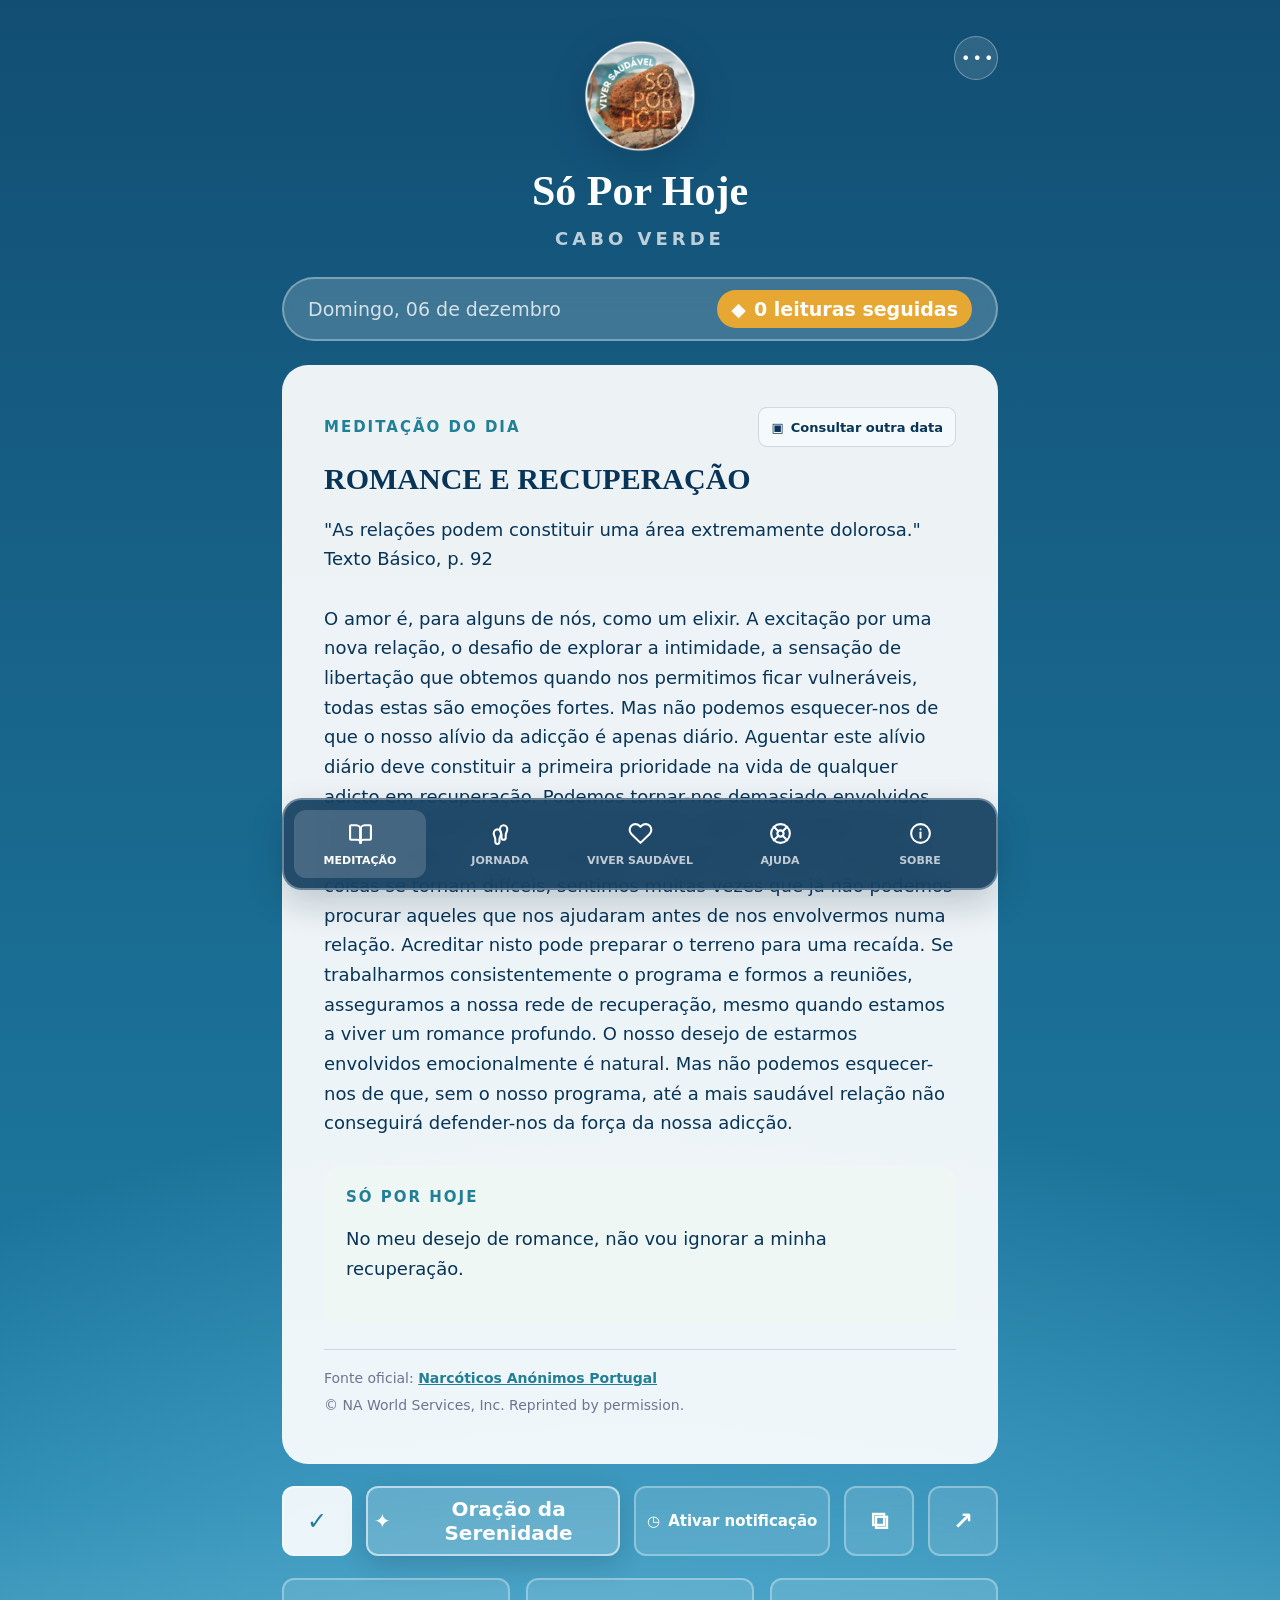
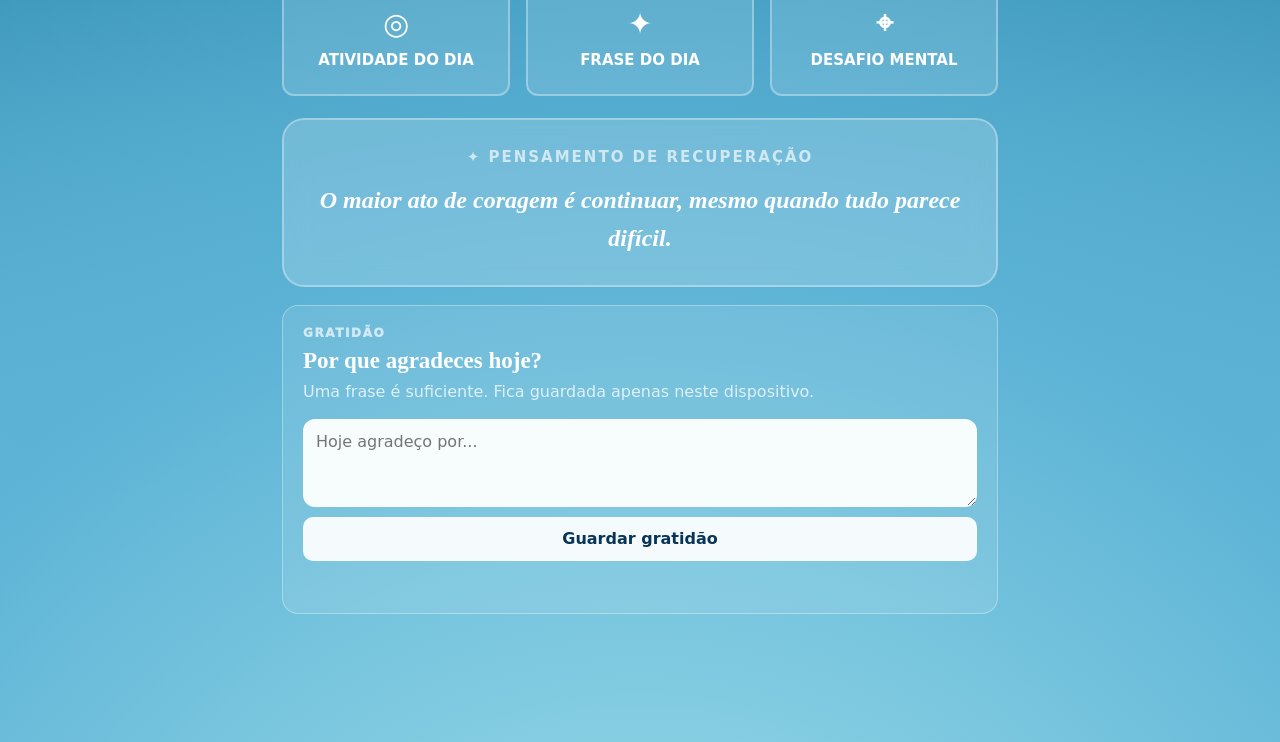
==== public/index.html @ 31bf9e7f "Preserve help fallback during outages" ====
<!doctype html>
<html lang="pt-CV">
  <head>
    <meta charset="utf-8" />
    <meta name="viewport" content="width=device-width, initial-scale=1" />
    <meta name="theme-color" content="#073457" />
    <meta name="description" content="Meditação, jornada pessoal, apoio e conteúdos para viver um dia de cada vez." />
    <title>Só Por Hoje Cabo Verde</title>
    <link rel="icon" type="image/png" href="favicon-32.png" />
    <link rel="apple-touch-icon" href="apple-touch-icon.png" />
    <link rel="manifest" href="manifest.webmanifest" />
    <link rel="stylesheet" href="styles.css" />
  </head>
  <body>
    <main class="app-shell" id="app-content" tabindex="-1">
      <a class="skip-link" href="#app-content">Ir para o conteúdo principal</a>
      <p class="sr-only" id="view-announcement" role="status" aria-live="polite"></p>
      <header class="brand">
        <button class="more-button" id="more-button" type="button" aria-label="Abrir menu Mais">
          <span aria-hidden="true">•••</span>
        </button>
        <img class="brand-logo" src="icon-512.png" alt="Só Por Hoje Cabo Verde" />
        <h1>Só Por Hoje</h1>
        <p>Cabo Verde</p>
      </header>

      <section class="date-strip" aria-label="Resumo do dia">
        <span id="current-date">A carregar data...</span>
        <span class="streak-pill"><span aria-hidden="true">◆</span><strong id="streak-count">0 leituras seguidas</strong></span>
      </section>

      <nav class="bottom-nav" aria-label="Navegação principal">
        <button class="active" type="button" data-view="meditation" aria-current="page">
          <span class="nav-icon" aria-hidden="true">
            <svg viewBox="0 0 24 24">
              <path d="M12 7v14" />
              <path d="M3 18a1 1 0 0 1-1-1V5a1 1 0 0 1 1-1h5a4 4 0 0 1 4 4v13a3 3 0 0 0-3-3H3Z" />
              <path d="M21 18a1 1 0 0 0 1-1V5a1 1 0 0 0-1-1h-5a4 4 0 0 0-4 4v13a3 3 0 0 1 3-3h6Z" />
            </svg>
          </span>
          Meditação
        </button>
        <button type="button" data-view="journey">
          <span class="nav-icon" aria-hidden="true">
            <svg viewBox="0 0 24 24">
              <path d="M7 20v-2.4c0-2.1-1.5-3.5-1.5-5.6S7 8 9 8s3.5 1.7 3.5 4-1.5 3.5-1.5 5.6V20a2 2 0 0 1-4 0Z" />
              <path d="M17 16v-2.4c0-2.1 1.5-3.5 1.5-5.6S17 4 15 4s-3.5 1.7-3.5 4 1.5 3.5 1.5 5.6V16a2 2 0 0 0 4 0Z" />
            </svg>
          </span>
          Jornada
        </button>
        <button type="button" data-view="wellness">
          <span class="nav-icon" aria-hidden="true">
            <svg viewBox="0 0 24 24">
              <path d="M20.8 4.6a5.5 5.5 0 0 0-7.8 0L12 5.6l-1-1a5.5 5.5 0 0 0-7.8 7.8l1 1L12 21l7.8-7.6 1-1a5.5 5.5 0 0 0 0-7.8Z" />
            </svg>
          </span>
          Viver Saudável
        </button>
        <button type="button" data-view="help">
          <span class="nav-icon" aria-hidden="true">
            <svg viewBox="0 0 24 24">
              <circle cx="12" cy="12" r="9" />
              <circle cx="12" cy="12" r="3" />
              <path d="m5.6 5.6 4.3 4.3M14.1 14.1l4.3 4.3M18.4 5.6l-4.3 4.3M9.9 14.1l-4.3 4.3" />
            </svg>
          </span>
          Ajuda
        </button>
        <button type="button" data-view="about">
          <span class="nav-icon" aria-hidden="true">
            <svg viewBox="0 0 24 24">
              <circle cx="12" cy="12" r="9" />
              <path d="M12 11v5" />
              <path d="M12 8h.01" />
            </svg>
          </span>
          Sobre
        </button>
      </nav>

      <article class="meditation-card view-section" id="meditation-card" data-section="meditation" aria-live="polite">
        <div class="loading-state" id="loading-state" role="status" aria-live="polite">
          <div class="wave" aria-hidden="true">∿</div>
          <h2>A carregar meditação</h2>
          <p>A ligar à base de dados local...</p>
        </div>

        <div class="error-state" id="error-state" role="alert" hidden>
          <div class="wave" aria-hidden="true">∿</div>
          <h2>Não foi possível carregar</h2>
          <p id="error-message">A API local não respondeu.</p>
          <button class="ghost-button" id="retry-button" type="button">Tentar novamente</button>
        </div>

        <div class="meditation-content" id="meditation-content" hidden>
          <div class="meditation-heading">
            <span class="section-label">Meditação do Dia</span>
            <button class="calendar-action" id="browse-meditations" type="button">
              <span aria-hidden="true">▣</span>
              Consultar outra data
            </button>
          </div>
          <h2 id="meditation-title"></h2>
          <p class="body-text" id="meditation-body"></p>
          <div class="reflection-box">
            <span>Só por hoje</span>
            <p id="meditation-reflection"></p>
          </div>
          <footer class="source-note">
            <p>
              Fonte oficial:
              <a href="https://na-pt.erlog.pt/sph.php" target="_blank" rel="noreferrer">Narcóticos Anónimos Portugal</a>
            </p>
            <p>© NA World Services, Inc. Reprinted by permission.</p>
          </footer>
        </div>
      </article>

      <section class="status-card view-section" id="status-card" data-section="meditation" role="status" aria-live="polite" hidden>
        <div class="status-icon" id="status-icon">✓</div>
        <div>
          <strong id="status-title">Meditação lida!</strong>
          <p id="status-copy">Um dia de cada vez.</p>
        </div>
      </section>

      <section class="action-row view-section" data-section="meditation" aria-label="Ações principais">
        <button class="icon-action read-action" id="complete-button" type="button" aria-label="Marcar meditação como lida" aria-pressed="false">
          <span id="complete-label" aria-hidden="true">✓</span>
        </button>
        <button class="primary-action prayer-action" id="prayer-button" type="button" aria-label="Abrir Oração da Serenidade">
          <span aria-hidden="true">✦</span>
          <span>Oração da Serenidade</span>
        </button>
        <button class="notify-action" id="reminder-button" type="button" aria-label="Ativar notificação">
          <span aria-hidden="true">◷</span>
          <span>Ativar notificação</span>
        </button>
        <button class="icon-action share-action" id="share-button" type="button" aria-label="Copiar meditação no formato do grupo">
          <span aria-hidden="true">⧉</span>
        </button>
        <button class="icon-action story-action" id="story-button" type="button" aria-label="Partilhar imagem da meditação para status ou stories">
          <span aria-hidden="true">↗</span>
        </button>
      </section>

      <section class="quick-tools view-section" data-section="meditation" aria-label="Ferramentas do dia">
        <button class="tool-tile" data-tool="activity" type="button">
          <span aria-hidden="true">◎</span>
          <strong>Atividade do dia</strong>
        </button>
        <button class="tool-tile" data-tool="phrase" type="button">
          <span aria-hidden="true">✦</span>
          <strong>Frase do dia</strong>
        </button>
        <button class="tool-tile" data-tool="challenge" type="button">
          <span aria-hidden="true">⌖</span>
          <strong>Desafio mental</strong>
        </button>
      </section>

      <section class="thought-card view-section" id="tool-output" data-section="meditation" aria-live="polite">
        <span id="tool-label">✦ Pensamento de recuperação</span>
        <p id="tool-text">O maior ato de coragem é continuar, mesmo quando tudo parece difícil.</p>
      </section>

      <section class="gratitude-card view-section" data-section="meditation" aria-labelledby="gratitude-title">
        <div>
          <span class="mini-label">Gratidão</span>
          <h2 id="gratitude-title">Por que agradeces hoje?</h2>
          <p id="gratitude-privacy-note">Uma frase é suficiente. Fica guardada apenas neste dispositivo.</p>
        </div>
        <form id="gratitude-form">
          <label class="sr-only" for="gratitude-input">Gratidão de hoje</label>
          <textarea id="gratitude-input" rows="3" maxlength="240" placeholder="Hoje agradeço por..."></textarea>
          <button type="submit">Guardar gratidão</button>
        </form>
        <p class="saved-note" id="gratitude-status" role="status"></p>
      </section>

      <section class="progress-panel view-section" id="progress-panel" data-section="journey" hidden>
        <header class="view-header">
          <span>Jornada</span>
          <h2>Dias limpos, presença e apoio</h2>
          <p id="journey-privacy-intro">Um espaço pessoal para acompanhar a recuperação diária, sem julgamento. Os dados ficam guardados apenas neste navegador.</p>
        </header>

        <div class="sobriety-card">
          <div>
            <span class="mini-label">Data de sobriedade</span>
            <strong id="clean-days">Ainda não definida</strong>
            <p id="clean-days-copy">Define a tua data para contar os dias limpos.</p>
          </div>
          <label class="date-field">
            <span>Limpo/sóbrio desde</span>
            <input id="sobriety-date" type="date" />
          </label>
        </div>

        <div class="metric-grid">
          <div>
            <span class="metric" id="clean-days-metric">0</span>
            <small>dias limpos</small>
          </div>
          <div>
            <span class="metric" id="best-streak">0</span>
            <small>sequência de leituras</small>
          </div>
          <div>
            <span class="metric" id="month-count">0</span>
            <small>leituras este mês</small>
          </div>
        </div>

        <div class="checkin-card">
          <span class="mini-label">Como estás hoje?</span>
          <div class="checkin-actions" role="group" aria-label="Check-in diário">
            <button type="button" data-checkin="firme" aria-pressed="false">Firme</button>
            <button type="button" data-checkin="ansioso" aria-pressed="false">Preciso de serenidade</button>
            <button type="button" data-checkin="risco" aria-pressed="false">Estou em risco</button>
            <button type="button" data-checkin="consumo" aria-pressed="false">Voltei a consumir</button>
          </div>
          <p id="checkin-guidance" role="status" aria-live="polite">Escolhe um estado para receber uma sugestão prática para hoje.</p>
        </div>

        <div class="reward-list" id="reward-list" aria-label="Marcos da jornada">
          <div data-reward="1" data-reward-source="either"><strong>Só por hoje</strong><span>Marca a primeira meditação lida.</span></div>
          <div data-reward="7" data-reward-source="either"><strong>7 dias de presença</strong><span>Uma semana a regressar à jornada.</span></div>
          <div data-reward="30" data-reward-source="clean"><strong>30 dias limpos</strong><span>Um mês construído um dia de cada vez.</span></div>
          <div data-reward="90" data-reward-source="clean"><strong>90 dias limpos</strong><span>Consistência, apoio e rotina saudável.</span></div>
          <div data-reward="180" data-reward-source="clean"><strong>6 meses</strong><span>Reconhece o caminho e continua acompanhado.</span></div>
          <div data-reward="365" data-reward-source="clean"><strong>1 ano</strong><span>Um marco para celebrar com a tua rede de apoio.</span></div>
        </div>

        <section class="support-plan" aria-labelledby="support-plan-title">
          <span class="mini-label">Plano pessoal</span>
          <h3 id="support-plan-title">O que me mantém ligado à recuperação</h3>
          <p>Usa nomes ou referências que reconheças. Evita guardar telefone, morada ou informação clínica.</p>
          <form id="support-plan-form">
            <label for="safe-person">Pessoa segura</label>
            <input id="safe-person" type="text" maxlength="60" placeholder="Nome ou apelido" />
            <label for="next-meeting">Próxima reunião ou atividade</label>
            <input id="next-meeting" type="text" maxlength="100" placeholder="Ex.: terça, 18h" />
            <label for="recovery-reason">A minha razão para continuar</label>
            <textarea id="recovery-reason" rows="3" maxlength="240" placeholder="Uma frase pessoal"></textarea>
            <button type="submit">Guardar plano</button>
          </form>
          <p class="saved-note" id="support-plan-status" role="status"></p>
        </section>

        <section class="journey-history" aria-labelledby="journey-history-title">
          <div class="section-heading-row">
            <div>
              <span class="mini-label">Histórico</span>
              <h3 id="journey-history-title">Os últimos dias</h3>
            </div>
            <button id="export-data" type="button">Exportar dados</button>
          </div>
          <div class="history-list" id="history-list"></div>
        </section>

        <section class="journey-settings" aria-labelledby="journey-settings-title">
          <span class="mini-label">Definições da jornada</span>
          <h3 id="journey-settings-title">Preferências neste dispositivo</h3>
          <label class="setting-row" for="reminder-time">
            <span><strong>Hora do lembrete</strong><small>Usa a hora deste dispositivo. O lembrete local funciona enquanto a aplicação estiver aberta.</small></span>
            <input id="reminder-time" type="time" value="07:00" />
          </label>
          <p class="setting-status" id="reminder-status" role="status"></p>
          <label class="setting-row" for="show-clean-days">
            <span><strong>Mostrar dias limpos</strong><small>Podes ocultar o contador sem apagar a data.</small></span>
            <input id="show-clean-days" type="checkbox" checked />
          </label>
        </section>

        <p class="care-note">Esta plataforma não substitui técnicos de saúde, sponsor, terapeuta ou reunião. Se estiveres em perigo, procura ajuda presencial ou contacto de emergência.</p>
      </section>

      <section class="platform-panel view-section" data-section="wellness" hidden>
        <div class="expo-hero">
          <img src="expo/hero.jpg" alt="Capa da exposição Só Por Hoje" loading="lazy" decoding="async" />
          <div class="expo-hero-copy">
            <span>Exposição fotográfica</span>
            <h2>Só Por Hoje</h2>
            <p>Uma jornada de recuperação em 12 obras.</p>
          </div>
        </div>
        <header class="view-header expo-intro">
          <span>Viver Saudável</span>
          <h2>Conteúdos para cuidar da vida</h2>
          <p>Conversas, arte e experiências que ligam recuperação, bem-estar, expressão e comunidade.</p>
        </header>
        <a class="expo-page-link" href="/expo">Ver exposição completa</a>

        <section class="story-feature" aria-labelledby="story-feature-title">
          <img src="expo/sandro-profile.png" alt="Sandro Fonseca" loading="lazy" />
          <div>
            <span class="mini-label">História em destaque</span>
            <h3 id="story-feature-title">Uma experiência transformada em serviço</h3>
            <p>Da experiência de recuperação de Sandro Fonseca nasceram imagens, conversas e ferramentas para ajudar outras pessoas a viver um dia de cada vez.</p>
            <a href="/expo#autor">Conhecer o autor e a exposição</a>
          </div>
        </section>

        <section class="media-block">
          <h3>Podcast · Só Por Hoje Cabo Verde</h3>
          <iframe
            src="https://www.youtube-nocookie.com/embed/videoseries?list=PL0OE86edjnSn8OtYM5ypta80L_dye1p58"
            title="Playlist do podcast Só Por Hoje Cabo Verde"
            loading="lazy"
            referrerpolicy="no-referrer"
            allow="accelerometer; autoplay; clipboard-write; encrypted-media; gyroscope; picture-in-picture; web-share"
            allowfullscreen
          ></iframe>
        </section>
        <div class="social-links" aria-label="Canais digitais">
          <a href="https://www.youtube.com/playlist?list=PL0OE86edjnSn8OtYM5ypta80L_dye1p58" target="_blank" rel="noreferrer">Podcast</a>
          <a href="https://youtube.com/@soporhojecaboverde?sub_confirmation=1" target="_blank" rel="noreferrer">YouTube</a>
          <a href="https://www.facebook.com/230886890116895" target="_blank" rel="noreferrer">Facebook</a>
          <a href="https://www.instagram.com/soporhojecaboverde/" target="_blank" rel="noreferrer">Instagram</a>
        </div>
        <section class="editorial-feed" id="editorial-feed" aria-labelledby="editorial-feed-title" hidden>
          <div class="section-heading-row">
            <div>
              <span class="mini-label">Atualizações</span>
              <h3 id="editorial-feed-title">Novos conteúdos e encontros</h3>
            </div>
          </div>
          <div class="editorial-grid" id="editorial-list"></div>
        </section>
        <section class="wellness-resources" aria-labelledby="wellness-resources-title">
          <div class="section-heading-row">
            <div>
              <span class="mini-label">Informação e prática</span>
              <h3 id="wellness-resources-title">Recursos para hoje</h3>
            </div>
          </div>
          <div class="resource-grid">
            <article>
              <span aria-hidden="true">○</span>
              <h4>Pausa de presença</h4>
              <p>Pára por um minuto, respira devagar e escolhe apenas a próxima ação segura.</p>
            </article>
            <article>
              <span aria-hidden="true">↗</span>
              <h4>Quebrar o isolamento</h4>
              <p>Contacta uma pessoa de confiança antes que um pensamento difícil se transforme numa decisão.</p>
            </article>
            <article>
              <span aria-hidden="true">◇</span>
              <h4>Expressão e arte</h4>
              <p>Escreve, fotografa ou desenha o que este dia significa sem precisares de explicar tudo.</p>
            </article>
            <article>
              <span aria-hidden="true">◌</span>
              <h4>Rotina básica</h4>
              <p>Água, alimentação, descanso, movimento e contacto humano ajudam a proteger o dia.</p>
            </article>
          </div>
        </section>

        <section class="education-list" aria-labelledby="education-title">
          <span class="mini-label">Conteúdos educativos</span>
          <h3 id="education-title">Compreender para agir mais cedo</h3>
          <details>
            <summary>Quando aparece um impulso forte</summary>
            <p>Afasta-te do lugar de risco, adia decisões importantes e procura contacto humano. Pedir companhia cedo pode criar espaço entre o impulso e a ação.</p>
          </details>
          <details>
            <summary>Depois de voltar a consumir</summary>
            <p>Um consumo não precisa transformar-se em isolamento prolongado. Fala com alguém seguro, procura acompanhamento e concentra-te na próxima decisão de proteção.</p>
          </details>
          <details>
            <summary>Porque a rotina básica importa</summary>
            <p>Alimentação, água, descanso, movimento e ligação à comunidade não resolvem tudo, mas ajudam a criar condições para escolher com mais clareza.</p>
          </details>
          <p class="education-source">Informação geral de apoio, alinhada com a abordagem de tratamento e reinserção da CCAD. Não substitui avaliação profissional.</p>
        </section>
        <section class="media-block">
          <h3>Documentário · Investir na prevenção</h3>
          <iframe
            src="https://www.youtube-nocookie.com/embed/Ba1wMazi4Tg"
            title="A evidência é clara: investir na prevenção"
            loading="lazy"
            referrerpolicy="no-referrer"
            allow="accelerometer; autoplay; clipboard-write; encrypted-media; gyroscope; picture-in-picture; web-share"
            allowfullscreen
          ></iframe>
        </section>
        <div class="expo-grid" aria-label="12 obras da exposição">
          <figure>
            <img src="expo/amar.jpg" alt="Obra Amar" loading="lazy" />
            <figcaption>Amar</figcaption>
          </figure>
          <figure>
            <img src="expo/koragi.jpg" alt="Obra Koragi" loading="lazy" />
            <figcaption>Koragi</figcaption>
          </figure>
          <figure>
            <img src="expo/kosequensia.jpg" alt="Obra Kosequensia" loading="lazy" />
            <figcaption>Kosequensia</figcaption>
          </figure>
          <figure>
            <img src="expo/naluajpg.jpg" alt="Obra Na Lua" loading="lazy" />
            <figcaption>Na Lua</figcaption>
          </figure>
          <figure>
            <img src="expo/fogovialactea.jpg" alt="Obra Fogo Via Lactea" loading="lazy" />
            <figcaption>Fogo Via Lactea</figcaption>
          </figure>
          <figure>
            <img src="expo/onlygoodvibes.jpg" alt="Obra Only Good Vibes" loading="lazy" />
            <figcaption>Only Good Vibes</figcaption>
          </figure>
          <figure>
            <img src="expo/lola.jpg" alt="Obra Lola" loading="lazy" />
            <figcaption>Lola</figcaption>
          </figure>
          <figure>
            <img src="expo/resistencia.jpg" alt="Obra Resistencia" loading="lazy" />
            <figcaption>Resistencia</figcaption>
          </figure>
          <figure>
            <img src="expo/serenidade.jpg" alt="Obra Serenidade" loading="lazy" />
            <figcaption>Serenidade</figcaption>
          </figure>
          <figure>
            <img src="expo/soporhoje.jpg" alt="Obra Só Por Hoje" loading="lazy" />
            <figcaption>Só Por Hoje</figcaption>
          </figure>
          <figure>
            <img src="expo/pontdluz.jpg" alt="Obra Pont d'Luz" loading="lazy" />
            <figcaption>Pont d'Luz</figcaption>
          </figure>
          <figure>
            <img src="expo/unsaltodefe.jpg" alt="Obra Um Salto de Fé" loading="lazy" />
            <figcaption>Um Salto de Fé</figcaption>
          </figure>
        </div>
      </section>

      <section class="platform-panel view-section" data-section="help" hidden>
        <header class="view-header">
          <span>Ajuda</span>
          <h2>Encontra apoio agora</h2>
          <p>Se precisares de ajuda, não fiques sozinho. Contacta uma pessoa segura, um serviço de saúde ou uma resposta próxima.</p>
        </header>

        <section class="support-now" aria-labelledby="support-now-title">
          <div>
            <span>Preciso de apoio</span>
            <h3 id="support-now-title">Um pedido de ajuda pode ser o próximo passo seguro.</h3>
          </div>
          <button id="sos-button" type="button">Abrir opções de apoio</button>
        </section>

        <p class="directory-status" id="help-directory-status" role="status" aria-live="polite"></p>

        <section class="anonymous-room" aria-labelledby="anonymous-title">
          <header>
            <span id="anonymous-name">Guerreiro000</span>
            <h3 id="anonymous-title">Sala anónima</h3>
            <p id="anonymous-description">Nesta fase, as partilhas ficam guardadas apenas neste dispositivo. Não são enviadas nem vistas por outras pessoas, e podes eliminá-las individualmente.</p>
          </header>
          <form id="anonymous-form">
            <label for="anonymous-message">Escreve o que precisas de partilhar</label>
            <textarea id="anonymous-message" rows="3" maxlength="280" placeholder="Evita nomes, contactos e outros dados pessoais."></textarea>
            <button id="anonymous-submit" type="submit">Guardar partilha</button>
          </form>
          <p class="anonymous-status" id="anonymous-status" role="status" aria-live="polite"></p>
          <div class="anonymous-feed" id="anonymous-feed" aria-live="polite"></div>
        </section>

        <section class="community-block">
          <h3>Reuniões e grupos indicados <span>confirmar antes de ir</span></h3>
          <div class="info-list" id="verified-meeting-list">
            <article>
              <div class="resource-heading">
                <strong>Centro Saúde de Tira Chapéu</strong>
                <span class="resource-status pending">Informação comunitária</span>
              </div>
              <p>Praia · grupos presenciais indicados pela comunidade.</p>
              <ul class="schedule-list">
                <li>Segunda · 11h · grupo família (confirmar)</li>
                <li>Terça · acompanhamento confirmado; 9h30 indicado pela comunidade</li>
                <li>Quinta · acompanhamento confirmado; 9h30 indicado pela comunidade</li>
              </ul>
              <div class="help-actions">
                <a href="tel:+2382620699">Ligar 262 06 99</a>
                <a href="https://www.facebook.com/profile.php?id=100071860967343" target="_blank" rel="noreferrer">Facebook</a>
                <a href="https://www.inforpress.cv/fr/centro-de-saude-de-tira-chapeu-assinala-dia-internacional-contra-o-abuso-de-drogas-com-feira-de-saude" target="_blank" rel="noreferrer">Notícia sobre o acompanhamento</a>
              </div>
            </article>
            <article><strong>Praia</strong><p>Santiago · grupo NA/AA referido pela CCAD. Validar local, horário e contacto.</p></article>
            <article><strong>Ribeira Grande de Santiago</strong><p>Santiago · grupo referido pela CCAD. Validar se continua ativo.</p></article>
            <article><strong>Santa Catarina</strong><p>Santiago · grupo referido pela CCAD. Validar local e dias.</p></article>
            <article><strong>Santa Cruz</strong><p>Santiago · grupo referido pela CCAD. Validar local e dias.</p></article>
            <article><strong>Tarrafal</strong><p>Santiago · grupo referido pela CCAD. Validar local e contacto.</p></article>
            <article><strong>Espargos</strong><p>Sal · grupo referido pela CCAD. Validar horário atual.</p></article>
            <article><strong>Ribeira Bote</strong><p>São Vicente · grupo referido pela CCAD. Validar local, horário e contacto.</p></article>
          </div>
        </section>

        <section class="community-block">
          <h3>Centros e respostas de apoio <span>estado por recurso</span></h3>
          <div class="info-list" id="verified-help-list">
            <article>
              <div class="resource-heading">
                <strong>CCAD</strong>
                <span class="resource-status verified">Fonte oficial</span>
              </div>
              <p>Comissão de Coordenação do Álcool e outras Drogas · Edifício Santo António, Achada Santo António, Praia.</p>
              <p>Telefone: 262 31 29 / 333 72 43 · Email: ccad@ms.gov.cv · Facebook: @ccad.cv</p>
              <div class="help-actions">
                <a href="tel:+2382623129">Ligar 262 31 29</a>
                <a href="mailto:ccad@ms.gov.cv">Enviar email</a>
                <a href="https://www.ccad.cv/" target="_blank" rel="noreferrer">Site oficial</a>
              </div>
            </article>
            <article>
              <div class="resource-heading">
                <strong>Linha SOS Álcool</strong>
                <span class="resource-status verified">Fonte oficial</span>
              </div>
              <p>800 25 27 · serviço nacional, gratuito, anónimo e confidencial de informação, aconselhamento e encaminhamento.</p>
              <div class="help-actions">
                <a class="help-primary" href="tel:8002527">Ligar 800 25 27</a>
              </div>
            </article>
            <article><strong>ERID Achadinha</strong><p>Espaço de Respostas Integradas às Dependências no Centro de Saúde de Achadinha.</p></article>
            <article>
              <div class="resource-heading">
                <strong>Comunidade Terapêutica Granja São Filipe</strong>
                <span class="resource-status pending">Confirmar contactos</span>
              </div>
              <p>Achada São Filipe, Santiago · comunidade terapêutica para tratamento e reinserção social.</p>
              <p>Contactos indicados: +238 264 80 84 / +238 264 80 85 / +238 264 80 87.</p>
              <div class="help-actions">
                <a href="https://www.facebook.com/profile.php?id=100069313025498" target="_blank" rel="noreferrer">Facebook</a>
              </div>
            </article>
            <article>
              <div class="resource-heading">
                <strong>Centro Saúde de Tira Chapéu</strong>
                <span class="resource-status verified">Contacto oficial</span>
              </div>
              <p>Centro de saúde na Praia · telefones publicados pelo Ministério da Saúde: 262 06 99 / 262 01 22.</p>
              <p>A página social indica também +238 595 80 38 e centrosaude21@gmail.com; confirma o atendimento antes da deslocação.</p>
              <div class="help-actions">
                <a href="tel:+2382620699">Ligar 262 06 99</a>
                <a href="tel:+2382620122">Ligar 262 01 22</a>
                <a href="mailto:centrosaude21@gmail.com">Enviar email</a>
                <a href="https://www.facebook.com/profile.php?id=100071860967343" target="_blank" rel="noreferrer">Facebook</a>
              </div>
            </article>
            <article><strong>Tendas do El Shaddai</strong><p>ONG · centro de resgate e restauração para homens, referido pela CCAD.</p></article>
            <article><strong>Remar Cabo Verde</strong><p>ONG · resposta de reabilitação para álcool e outras drogas, referida pela CCAD.</p></article>
            <article><strong>Fazenda da Esperança</strong><p>Centro residencial iniciado em Cabo Verde em 2018, referido pela CCAD.</p></article>
            <article><strong>Serviços de Psiquiatria</strong><p>Internamentos curtos para desabituação física e atendimento ambulatório.</p></article>
          </div>
        </section>

        <div class="source-note community-source" id="help-directory-source">
          <p>A Linha SOS Álcool, os contactos gerais da CCAD e os telefones do Centro de Saúde de Tira Chapéu foram revistos em fontes oficiais em 26 de setembro de 2026. Uma notícia de junho de 2026 confirma acompanhamento às terças e quintas em Tira Chapéu, mas os horários indicados pela comunidade devem ser confirmados diretamente.</p>
          <p><a href="https://www.ccad.cv/site/index.php/tratamento/12-servicos-respostas-de-tratamento-das-dependencias-disponiveis-em-cabo-verde" target="_blank" rel="noreferrer">Ver fonte oficial CCAD</a></p>
          <p><a href="https://minsaude.gov.cv/download/166/outros/5886/hospitais-e-centros-de-saude.pdf" target="_blank" rel="noreferrer">Ver contactos do Ministério da Saúde</a></p>
        </div>
      </section>

      <section class="platform-panel view-section about-panel" data-section="about" hidden>
        <header class="view-header">
          <span>Sobre</span>
          <h2>Um dia de cada vez. Uma vida com mais sentido.</h2>
          <p>Só Por Hoje Cabo Verde é uma plataforma independente que aproxima meditação, desenvolvimento pessoal, arte, informação útil e comunidade.</p>
        </header>

        <div class="about-grid">
          <article>
            <span>Missão</span>
            <h3>Apoiar escolhas conscientes</h3>
            <p>Ajudar pessoas a viverem um dia de cada vez, com mais consciência, apoio e esperança.</p>
          </article>
          <article>
            <span>Visão</span>
            <h3>De Cabo Verde para o mundo</h3>
            <p>Ser uma referência que une recuperação, desenvolvimento pessoal, arte e comunidade.</p>
          </article>
        </div>

        <section class="project-story" aria-labelledby="project-story-title">
          <span class="mini-label">A nossa história</span>
          <h3 id="project-story-title">Da reflexão diária a uma plataforma viva</h3>
          <ol>
            <li><strong>Meditação diária</strong><span>Um ponto de regresso simples para começar o dia com presença.</span></li>
            <li><strong>Arte e conversa</strong><span>A exposição e o podcast abrem espaço para falar de dependência, recuperação e esperança.</span></li>
            <li><strong>Plataforma</strong><span>Jornada pessoal, conteúdos e caminhos de ajuda passam a viver num único lugar.</span></li>
          </ol>
        </section>

        <section class="team-section" aria-labelledby="team-title">
          <div>
            <span class="mini-label">Equipa e colaboração</span>
            <h3 id="team-title">Construído com experiência vivida e responsabilidade</h3>
            <p><strong>Coordenação criativa: Sandro Fonseca.</strong> Conteúdo, apoio comunitário e validação técnica evoluem com colaboradores e instituições identificados apenas depois de confirmarem a participação.</p>
          </div>
          <div class="team-actions">
            <a href="/expo#autor">Conhecer Sandro</a>
            <a href="mailto:sandrofonseca@lentilhas.com?subject=Colaborar%20com%20S%C3%B3%20Por%20Hoje">Propor colaboração</a>
          </div>
        </section>

        <div class="about-links" aria-label="Informações do projeto">
          <button id="install-app" type="button" hidden>Instalar aplicação</button>
          <a href="/expo">Conhecer a exposição</a>
          <a href="/privacidade">Política de privacidade</a>
          <a href="mailto:sandrofonseca@lentilhas.com">Contactar o projeto</a>
          <a href="https://www.instagram.com/soporhojecaboverde/" target="_blank" rel="noreferrer">Instagram</a>
          <a href="https://youtube.com/@soporhojecaboverde?sub_confirmation=1" target="_blank" rel="noreferrer">YouTube</a>
        </div>
        <p class="pwa-status" id="pwa-status" role="status">A plataforma pode funcionar parcialmente offline depois da primeira visita.</p>

        <div class="principles-list">
          <article><strong>Privacidade</strong><p id="privacy-principle-copy">A Jornada e a Sala Anónima ficam apenas neste dispositivo enquanto a conta segura não estiver ativa.</p></article>
          <article><strong>Conteúdo</strong><p>A meditação oficial é distinguida das atividades complementares criadas pela plataforma.</p></article>
          <article><strong>Apoio</strong><p>A plataforma não substitui profissionais de saúde, sponsor, reuniões ou serviços de emergência.</p></article>
        </div>

        <section class="about-details" aria-labelledby="privacy-title">
          <h3 id="privacy-title">Privacidade e segurança</h3>
          <p id="privacy-storage-summary">Neste ambiente, data de sobriedade, leituras, check-ins, gratidões e partilhas ficam no armazenamento do navegador. Não são enviados para uma conta nem partilhados com a equipa.</p>
          <p id="privacy-storage-detail">Ao limpar os dados do navegador ou mudar de dispositivo, estes registos podem desaparecer. Usa a exportação da Jornada para guardar uma cópia pessoal.</p>
        </section>

        <section class="faq-list" aria-labelledby="faq-title">
          <h3 id="faq-title">Perguntas frequentes</h3>
          <details>
            <summary>A plataforma pertence a Narcóticos Anónimos?</summary>
            <p>Não. Só Por Hoje Cabo Verde é uma iniciativa independente. A meditação oficial identifica a fonte e é separada dos conteúdos complementares.</p>
          </details>
          <details>
            <summary>Os meus dados são vistos por outras pessoas?</summary>
            <p id="privacy-faq-answer">Não. Jornada, gratidões e Sala Anónima ficam apenas no dispositivo utilizado neste ambiente.</p>
          </details>
          <details>
            <summary>Posso usar a plataforma numa emergência?</summary>
            <p>A plataforma ajuda a encontrar contactos, mas não presta atendimento de emergência. Procura imediatamente um serviço de saúde ou uma pessoa segura.</p>
          </details>
          <details>
            <summary>Como posso apoiar ou colaborar?</summary>
            <p>Contacta a equipa para propor parcerias, conteúdos, voluntariado ou apoio à continuidade do projeto.</p>
          </details>
        </section>
      </section>
    </main>

    <div class="modal-backdrop" id="prayer-modal" hidden>
      <section class="prayer-modal" role="dialog" aria-modal="true" aria-labelledby="prayer-title">
        <button class="modal-close" id="prayer-close" type="button" aria-label="Fechar oração">×</button>
        <div class="prayer-content">
          <h2 id="prayer-title">✦ Oração da Serenidade ✦</h2>
          <p>Concedei-me, Senhor, a serenidade necessária para aceitar as coisas que não posso modificar, a coragem para modificar aquelas que eu posso, e a sabedoria para distinguir umas das outras.</p>
          <p>Vivendo um dia de cada vez, desfrutando um momento de cada vez, aceitando as dificuldades como um caminho para alcançar a paz.</p>
          <p>Aceitando, como tu, este mundo pecador tal como ele é, e não como eu gostaria que fosse, confiando que endireitarás todas as coisas, se me render à Sua vontade.</p>
          <p>Para que eu possa ser moderadamente feliz nesta vida, e sumamente feliz contigo na eternidade.</p>
          <p>Amém.</p>
          <img src="icon-512.png" alt="Só Por Hoje" />
        </div>
      </section>
    </div>

    <div class="modal-backdrop" id="tool-modal" hidden>
      <section class="tool-modal" role="dialog" aria-modal="true" aria-labelledby="tool-modal-title">
        <button class="modal-close" id="tool-close" type="button" aria-label="Fechar ferramenta">×</button>
        <div class="tool-modal-content">
          <span id="tool-modal-label">Ferramenta do dia</span>
          <h2 id="tool-modal-title">Atividade do dia</h2>
          <p id="tool-modal-text"></p>
        </div>
      </section>
    </div>

    <div class="modal-backdrop" id="archive-modal" hidden>
      <section class="archive-modal" role="dialog" aria-modal="true" aria-labelledby="archive-title">
        <button class="modal-close" id="archive-close" type="button" aria-label="Fechar consulta de meditações">×</button>
        <div class="archive-content">
          <span class="mini-label">Arquivo anual</span>
          <h2 id="archive-title">Consultar meditação</h2>
          <p class="archive-intro">Escolhe uma data para reler. Esta consulta não altera a leitura nem o check-in de hoje.</p>
          <div class="archive-controls">
            <button id="archive-previous" type="button" aria-label="Meditação do dia anterior">‹</button>
            <label for="archive-date">
              <span>Data</span>
              <input id="archive-date" type="date" />
            </label>
            <button id="archive-next" type="button" aria-label="Meditação do dia seguinte">›</button>
            <button class="archive-today" id="archive-today" type="button">Hoje</button>
          </div>
          <p class="archive-feedback" id="archive-feedback" role="status" aria-live="polite"></p>
          <article class="archive-reading" id="archive-reading" hidden>
            <time id="archive-date-label"></time>
            <h3 id="archive-meditation-title"></h3>
            <p id="archive-meditation-body"></p>
            <div>
              <span>Só por hoje</span>
              <p id="archive-meditation-reflection"></p>
            </div>
          </article>
        </div>
      </section>
    </div>

    <div class="modal-backdrop" id="sos-modal" hidden>
      <section class="sos-modal" role="dialog" aria-modal="true" aria-labelledby="sos-title">
        <button class="modal-close" id="sos-close" type="button" aria-label="Fechar opções de apoio">×</button>
        <div class="sos-content">
          <span class="mini-label">Apoio humano</span>
          <h2 id="sos-title">Não precisas passar por isto sozinho.</h2>
          <p>Escolhe a ação mais segura para este momento. A plataforma não presta atendimento de emergência.</p>

          <section class="danger-guidance">
            <strong>Há perigo imediato?</strong>
            <p>Vai à urgência mais próxima e pede a uma pessoa de confiança para ficar contigo. Não fiques sozinho.</p>
          </section>

          <div class="sos-actions">
            <a class="primary" href="tel:8002527">Ligar SOS Álcool · 800 25 27</a>
            <a href="tel:2623129">Ligar CCAD · 262 31 29</a>
            <button id="copy-support-message" type="button">Copiar mensagem para pedir ajuda</button>
          </div>
          <p class="sos-source">Linha SOS Álcool: serviço nacional, gratuito, anónimo e confidencial, segundo a CCAD.</p>
          <p class="more-feedback" id="support-message-status" role="status"></p>
        </div>
      </section>
    </div>

    <div class="modal-backdrop" id="more-modal" hidden>
      <section class="more-modal" role="dialog" aria-modal="true" aria-labelledby="more-title">
        <button class="modal-close" id="more-close" type="button" aria-label="Fechar menu Mais">×</button>
        <div class="more-content">
          <span class="mini-label">Preferências e serviços</span>
          <h2 id="more-title">Mais</h2>

          <section>
            <h3>Conta e dados</h3>
            <p id="account-summary">Estás a usar o modo local e anónimo. Os teus registos ficam apenas neste dispositivo.</p>

            <div class="account-auth" id="account-auth" hidden>
              <form id="account-email-form">
                <label for="account-email">Email</label>
                <div class="inline-form">
                  <input id="account-email" type="email" autocomplete="email" required placeholder="nome@exemplo.cv" />
                  <button type="submit">Enviar código</button>
                </div>
              </form>
              <form id="account-code-form" hidden>
                <label for="account-code">Código recebido por email</label>
                <div class="inline-form">
                  <input id="account-code" type="text" inputmode="numeric" autocomplete="one-time-code" maxlength="8" required placeholder="000000" />
                  <button type="submit">Entrar</button>
                </div>
              </form>
            </div>

            <div class="account-session" id="account-session" hidden>
              <p>Ligado como <strong id="account-identity"></strong></p>
              <p>Escolhe qual cópia usar. Leituras, check-ins, gratidões, dias limpos e plano pessoal podem ser sincronizados. A Sala Anónima e as notificações ficam neste dispositivo.</p>
              <div class="more-actions">
                <button id="sync-local-data" type="button">Usar dados deste dispositivo</button>
                <button id="sync-account-data" type="button">Usar dados da conta</button>
                <button class="quiet-action" id="account-signout" type="button">Terminar sessão</button>
                <button class="danger-action" id="delete-account-data" type="button">Apagar cópia da conta</button>
                <button class="danger-action" id="delete-account" type="button">Eliminar conta</button>
              </div>
            </div>

            <div class="more-actions">
              <button id="export-data-secondary" type="button">Exportar dados</button>
              <label class="file-action" for="import-data">Importar cópia</label>
              <input id="import-data" type="file" accept="application/json,.json" hidden />
              <button class="danger-action" id="delete-local-data" type="button">Apagar dados deste dispositivo</button>
            </div>
            <p class="policy-link"><a href="/privacidade/">Ler política de privacidade</a></p>
            <p class="more-feedback" id="account-status" role="status"></p>
            <p class="more-feedback" id="import-status" role="status"></p>
          </section>

          <section>
            <h3>Aplicação e notificações</h3>
            <p>Instala a plataforma e escolhe a hora preferida na Jornada. O lembrete local funciona com a aplicação aberta; notificações automáticas em segundo plano entram com o serviço push.</p>
            <div class="more-actions">
              <button id="install-app-secondary" type="button">Instalar aplicação</button>
              <button id="notifications-secondary" type="button">Gerir notificações</button>
              <button class="quiet-action" id="pwa-update" type="button" hidden>Atualizar aplicação</button>
              <button class="quiet-action" id="disable-notifications" type="button" hidden>Desativar notificações</button>
            </div>
            <p class="more-feedback" id="pwa-install-status" role="status"></p>
          </section>

          <section class="secondary-services">
            <article>
              <span>Loja</span>
              <h3>Produtos com propósito</h3>
              <p>Calendário, pins, t-shirts e quadros entram quando catálogo, pagamentos e entregas estiverem definidos.</p>
            </article>
            <article>
              <span>Apoiar</span>
              <h3>Parcerias e voluntariado</h3>
              <p>O apoio financeiro será ativado apenas com transparência sobre destino e utilização.</p>
              <a href="mailto:sandrofonseca@lentilhas.com?subject=Apoiar%20S%C3%B3%20Por%20Hoje%20Cabo%20Verde">Falar com a equipa</a>
            </article>
          </section>
        </div>
      </section>
    </div>

    <script type="module" src="app.js"></script>
  </body>
</html>
---- public/styles.css ----
:root {
  --ink: #073457;
  --muted: #6d7592;
  --white: #fff;
  --panel: rgba(255, 255, 255, 0.92);
  --panel-soft: rgba(255, 255, 255, 0.18);
  --line: rgba(255, 255, 255, 0.32);
  --accent: #e7a733;
  --success: #56c3d4;
  --aqua: #68c8d7;
  --aqua-dark: #217f96;
}

* {
  box-sizing: border-box;
}

body {
  margin: 0;
  min-height: 100vh;
  color: var(--white);
  font-family: Inter, ui-sans-serif, system-ui, -apple-system, BlinkMacSystemFont, "Segoe UI", sans-serif;
  background:
    radial-gradient(circle at 50% 115%, rgba(160, 223, 234, 0.95) 0, rgba(90, 178, 214, 0.92) 32%, transparent 58%),
    linear-gradient(180deg, #124e73 0%, #1e7ea5 64%, #8fd2df 100%);
}

.skip-link {
  position: fixed;
  z-index: 100;
  top: 10px;
  left: 10px;
  padding: 10px 14px;
  border-radius: 6px;
  color: var(--white);
  background: var(--ink);
  transform: translateY(calc(-100% - 20px));
}

.skip-link:focus {
  transform: translateY(0);
}

body.modal-open {
  overflow: hidden;
}

button {
  border: 0;
  font: inherit;
  cursor: pointer;
}

:where(a, button, input, textarea, select, summary, [tabindex]):focus-visible {
  outline: 3px solid #ffe08a;
  outline-offset: 3px;
  box-shadow: 0 0 0 6px rgba(7, 52, 87, 0.82);
}

.app-shell {
  width: min(100%, 760px);
  margin: 0 auto;
  padding: 36px 22px 128px;
}

.sr-only {
  position: absolute;
  width: 1px;
  height: 1px;
  padding: 0;
  margin: -1px;
  overflow: hidden;
  clip: rect(0, 0, 0, 0);
  white-space: nowrap;
  border: 0;
}

.brand {
  position: relative;
  text-align: center;
  padding-top: 4px;
}

.more-button {
  position: absolute;
  top: 0;
  right: 0;
  display: grid;
  width: 44px;
  height: 44px;
  place-items: center;
  border: 1px solid var(--line);
  border-radius: 50%;
  color: var(--white);
  background: rgba(255, 255, 255, 0.12);
  font-size: 16px;
  letter-spacing: 2px;
}

.brand-logo {
  display: block;
  width: 112px;
  height: 112px;
  margin: 0 auto 16px;
  border-radius: 50%;
  object-fit: cover;
  filter: drop-shadow(0 10px 18px rgba(5, 34, 54, 0.24));
}

.brand h1 {
  margin: 0;
  font-family: Georgia, "Times New Roman", serif;
  font-size: 42px;
  line-height: 1.1;
  letter-spacing: 0;
}

.brand p {
  margin: 14px 0 28px;
  color: rgba(255, 255, 255, 0.72);
  font-size: 18px;
  font-weight: 700;
  letter-spacing: 4px;
  text-transform: uppercase;
}

.date-strip,
.status-card,
.action-row,
.thought-card,
.bottom-nav,
.progress-panel {
  border: 2px solid var(--line);
  background: var(--panel-soft);
  backdrop-filter: blur(12px);
}

.date-strip {
  display: flex;
  align-items: center;
  justify-content: space-between;
  min-height: 64px;
  padding: 0 24px;
  border-radius: 32px;
  color: rgba(255, 255, 255, 0.78);
  font-size: 19px;
}

.streak-pill {
  display: inline-flex;
  align-items: center;
  gap: 8px;
  min-width: 96px;
  justify-content: center;
  padding: 8px 14px;
  border-radius: 22px;
  color: var(--white);
  background: var(--accent);
}

.status-card {
  display: flex;
  align-items: center;
  gap: 18px;
  margin-top: 22px;
  padding: 22px 28px;
  border: 0;
  border-radius: 22px;
  color: #283056;
  background: var(--panel);
}

.status-icon {
  display: grid;
  place-items: center;
  width: 52px;
  height: 52px;
  flex: 0 0 auto;
  border-radius: 50%;
  color: var(--aqua-dark);
  background: #e5f8fb;
  font-size: 32px;
  font-weight: 900;
}

.status-card strong {
  display: block;
  color: var(--success);
  font-size: 22px;
}

.status-card p {
  margin: 4px 0 0;
  font-size: 20px;
}

.meditation-card {
  margin-top: 24px;
  min-height: 360px;
  padding: 42px;
  border-radius: 26px;
  color: var(--ink);
  background: var(--panel);
}

.loading-state,
.error-state {
  min-height: 270px;
  display: grid;
  place-items: center;
  align-content: center;
  text-align: center;
}

.wave {
  font-size: 44px;
  color: #2f80a6;
}

.loading-state h2,
.error-state h2,
.meditation-content h2 {
  font-family: Georgia, "Times New Roman", serif;
  letter-spacing: 0;
}

.loading-state h2,
.error-state h2 {
  margin: 12px 0 8px;
  font-size: 28px;
}

.loading-state p,
.error-state p {
  margin: 0 0 22px;
  color: var(--muted);
  font-size: 18px;
  font-weight: 650;
}

.ghost-button {
  padding: 12px 22px;
  border: 2px solid rgba(7, 52, 87, 0.12);
  border-radius: 12px;
  color: var(--ink);
  background: var(--white);
  font-weight: 800;
}

.section-label,
.reflection-box span,
.thought-card span {
  display: block;
  color: var(--aqua-dark);
  font-size: 15px;
  font-weight: 900;
  letter-spacing: 2px;
  text-transform: uppercase;
}

.meditation-content h2 {
  margin: 14px 0 18px;
  font-size: 30px;
  line-height: 1.18;
}

.body-text,
.reflection-box p {
  white-space: pre-line;
  font-size: 18px;
  line-height: 1.65;
}

.reflection-box {
  margin-top: 28px;
  padding: 22px;
  border-radius: 16px;
  background: #eef7f4;
}

.source-note {
  margin-top: 26px;
  padding-top: 18px;
  border-top: 1px solid rgba(7, 52, 87, 0.14);
  color: var(--muted);
  font-size: 14px;
  line-height: 1.5;
}

.source-note p {
  margin: 0 0 6px;
}

.source-note a {
  color: var(--aqua-dark);
  font-weight: 850;
}

.action-row {
  display: grid;
  grid-template-columns: 70px minmax(0, 1.3fr) minmax(0, 1fr) 70px 70px;
  gap: 14px;
  margin-top: 22px;
  padding: 0;
  border: 0;
  background: transparent;
}

.primary-action,
.icon-action,
.notify-action,
.share-action,
.tool-tile {
  min-height: 70px;
  border: 2px solid var(--line);
  border-radius: 12px;
  color: var(--white);
  background: rgba(255, 255, 255, 0.12);
  font-weight: 900;
}

.primary-action {
  display: inline-flex;
  align-items: center;
  justify-content: center;
  gap: 14px;
  font-size: 20px;
}

.icon-action {
  display: grid;
  place-items: center;
  font-size: 24px;
}

.read-action {
  color: var(--aqua-dark);
  background: rgba(255, 255, 255, 0.9);
}

.prayer-action {
  border-color: rgba(255, 255, 255, 0.56);
  background: rgba(255, 255, 255, 0.2);
  box-shadow: 0 10px 26px rgba(4, 28, 45, 0.16);
}

.notify-action,
.share-action,
.story-action {
  display: inline-flex;
  align-items: center;
  justify-content: center;
  gap: 8px;
  font-size: 16px;
}

.notify-action {
  font-size: 15px;
}

.share-action,
.story-action {
  font-size: 24px;
}

.modal-backdrop {
  position: fixed;
  inset: 0;
  z-index: 40;
  display: grid;
  place-items: center;
  padding: 22px;
  background: rgba(4, 28, 45, 0.68);
  backdrop-filter: blur(10px);
}

.prayer-modal,
.tool-modal,
.archive-modal,
.sos-modal,
.more-modal {
  position: relative;
  width: min(100%, 560px);
  max-height: min(86vh, 760px);
  overflow: auto;
  border: 1px solid rgba(255, 255, 255, 0.34);
  border-radius: 26px;
  color: var(--white);
  background:
    linear-gradient(180deg, rgba(7, 52, 87, 0.26), rgba(7, 52, 87, 0.42)),
    url("expo/serenidade.jpg") center / cover;
  box-shadow: 0 22px 70px rgba(2, 18, 31, 0.45);
}

.more-modal {
  color: var(--ink);
  background: #f4fafb;
}

.sos-modal {
  color: var(--ink);
  background: #f4fafb;
}

.sos-content {
  display: grid;
  gap: 16px;
  padding: 46px 24px 28px;
}

.sos-content > .mini-label {
  color: var(--aqua-dark);
}

.sos-content h2 {
  margin: 0;
  max-width: 460px;
  font-family: Georgia, "Times New Roman", serif;
  font-size: 32px;
  line-height: 1.08;
}

.sos-content > p {
  margin: 0;
  color: #4f6072;
  line-height: 1.5;
}

.danger-guidance {
  padding: 16px;
  border-left: 4px solid #d94b5b;
  border-radius: 8px;
  background: #fff1f2;
}

.danger-guidance strong {
  display: block;
  margin-bottom: 5px;
  color: #8c2432;
}

.danger-guidance p {
  margin: 0;
  color: #5e3640;
  line-height: 1.45;
}

.sos-actions {
  display: grid;
  gap: 9px;
}

.sos-actions a,
.sos-actions button {
  display: flex;
  min-height: 48px;
  align-items: center;
  justify-content: center;
  padding: 10px 15px;
  border: 1px solid rgba(7, 52, 87, 0.18);
  border-radius: 10px;
  color: var(--ink);
  background: #fff;
  font: inherit;
  font-weight: 900;
  text-align: center;
  text-decoration: none;
}

.sos-actions .primary {
  border-color: #c73749;
  color: var(--white);
  background: #c73749;
}

.sos-content .sos-source {
  font-size: 13px;
}

.more-content {
  display: grid;
  gap: 14px;
  padding: 42px 24px 28px;
}

.more-content > h2 {
  margin: -4px 0 4px;
  font-family: Georgia, "Times New Roman", serif;
  font-size: 32px;
}

.more-content > .mini-label {
  color: var(--aqua-dark);
}

.more-content > section {
  padding: 18px;
  border: 1px solid rgba(7, 52, 87, 0.14);
  border-radius: 14px;
  background: #fff;
}

.more-content h3 {
  margin: 0 0 6px;
  font-size: 19px;
}

.more-content p {
  margin: 0;
  color: #4f6072;
  line-height: 1.45;
}

.more-actions {
  display: flex;
  flex-wrap: wrap;
  gap: 8px;
  margin-top: 14px;
}

.more-actions button,
.file-action,
.secondary-services a {
  display: inline-flex;
  min-height: 42px;
  align-items: center;
  justify-content: center;
  padding: 0 13px;
  border: 0;
  border-radius: 9px;
  color: var(--white);
  background: var(--ink);
  font-size: 14px;
  font-weight: 900;
  text-decoration: none;
}

.more-feedback {
  min-height: 20px;
  margin-top: 8px !important;
  font-size: 13px;
}

.account-auth,
.account-session {
  display: grid;
  gap: 12px;
  margin-top: 14px;
  padding-top: 14px;
  border-top: 1px solid rgba(7, 52, 87, 0.12);
}

.account-auth form {
  display: grid;
  gap: 6px;
}

.account-auth label {
  color: var(--ink);
  font-size: 13px;
  font-weight: 900;
}

.inline-form {
  display: grid;
  grid-template-columns: minmax(0, 1fr) auto;
  gap: 8px;
}

.inline-form input {
  min-width: 0;
  min-height: 44px;
  padding: 10px 12px;
  border: 1px solid rgba(7, 52, 87, 0.22);
  border-radius: 9px;
  color: var(--ink);
  background: #fff;
  font: inherit;
}

.inline-form button {
  min-height: 44px;
  padding: 0 14px;
  border: 0;
  border-radius: 9px;
  color: var(--white);
  background: var(--aqua-dark);
  font: inherit;
  font-size: 14px;
  font-weight: 900;
}

.more-actions .quiet-action {
  color: var(--ink);
  background: #e8eff3;
}

.more-actions .danger-action {
  color: #8c2432;
  background: #fdebed;
  box-shadow: inset 0 0 0 1px rgba(140, 36, 50, 0.18);
}

.policy-link {
  margin-top: 12px !important;
  font-size: 13px;
}

.policy-link a {
  color: var(--aqua-dark);
  font-weight: 800;
}

.secondary-services {
  display: grid;
  grid-template-columns: repeat(2, minmax(0, 1fr));
  gap: 10px;
  padding: 0 !important;
  border: 0 !important;
  background: transparent !important;
}

.secondary-services article {
  padding: 18px;
  border: 1px solid rgba(7, 52, 87, 0.14);
  border-radius: 14px;
  background: #fff;
}

.secondary-services article > span {
  display: block;
  margin-bottom: 7px;
  color: var(--aqua-dark);
  font-size: 12px;
  font-weight: 950;
  letter-spacing: 1px;
  text-transform: uppercase;
}

.secondary-services a {
  margin-top: 12px;
}

.tool-modal {
  color: var(--ink);
  background:
    linear-gradient(180deg, rgba(255, 255, 255, 0.95), rgba(236, 249, 251, 0.95)),
    url("expo/soporhoje.jpg") center / cover;
}

.archive-modal {
  width: min(100%, 720px);
  color: var(--ink);
  background: #f4fafb;
}

.archive-content {
  padding: 42px 28px 32px;
}

.archive-content > .mini-label {
  color: var(--aqua-dark);
}

.archive-content > h2 {
  margin: 8px 0;
  font-family: Georgia, "Times New Roman", serif;
  font-size: 32px;
  line-height: 1.12;
}

.archive-intro {
  margin: 0;
  color: #4f6072;
  line-height: 1.5;
}

.archive-controls {
  display: grid;
  grid-template-columns: 46px minmax(170px, 1fr) 46px auto;
  gap: 10px;
  align-items: end;
  margin-top: 22px;
}

.archive-controls > button {
  min-width: 46px;
  min-height: 46px;
  border: 1px solid rgba(7, 52, 87, 0.18);
  border-radius: 10px;
  color: var(--ink);
  background: #fff;
  font: inherit;
  font-size: 28px;
  font-weight: 900;
}

.archive-controls > button:disabled {
  opacity: 0.4;
  cursor: not-allowed;
}

.archive-controls .archive-today {
  padding: 0 16px;
  color: var(--white);
  background: var(--aqua-dark);
  font-size: 14px;
}

.archive-controls label {
  display: grid;
  gap: 5px;
  color: #4f6072;
  font-size: 13px;
  font-weight: 900;
}

.archive-controls input {
  width: 100%;
  min-height: 46px;
  padding: 9px 11px;
  border: 1px solid rgba(7, 52, 87, 0.2);
  border-radius: 10px;
  color: var(--ink);
  background: #fff;
  font: inherit;
}

.archive-feedback {
  min-height: 20px;
  margin: 12px 0 0;
  color: #4f6072;
  font-size: 14px;
}

.archive-reading {
  margin-top: 18px;
  padding-top: 20px;
  border-top: 1px solid rgba(7, 52, 87, 0.14);
}

.archive-reading > time,
.archive-reading > div > span {
  display: block;
  color: var(--aqua-dark);
  font-size: 13px;
  font-weight: 950;
  letter-spacing: 1px;
  text-transform: uppercase;
}

.archive-reading h3 {
  margin: 10px 0 16px;
  font-family: Georgia, "Times New Roman", serif;
  font-size: 27px;
  line-height: 1.18;
}

.archive-reading > p,
.archive-reading > div p {
  white-space: pre-line;
  line-height: 1.62;
}

.archive-reading > div {
  margin-top: 22px;
  padding: 18px;
  border-radius: 12px;
  background: #eef7f4;
}

.meditation-heading {
  display: flex;
  align-items: center;
  justify-content: space-between;
  gap: 14px;
}

.calendar-action {
  display: inline-flex;
  min-height: 40px;
  align-items: center;
  gap: 7px;
  padding: 0 12px;
  border: 1px solid rgba(7, 52, 87, 0.16);
  border-radius: 9px;
  color: var(--ink);
  background: #f4fafb;
  font: inherit;
  font-size: 13px;
  font-weight: 900;
}

.prayer-modal::before {
  content: "";
  position: absolute;
  inset: 0;
  border-radius: inherit;
  background: rgba(255, 255, 255, 0.18);
  backdrop-filter: blur(7px);
}

.prayer-content,
.tool-modal-content {
  position: relative;
  z-index: 1;
  padding: 44px 34px 34px;
  text-align: left;
}

.prayer-content {
  text-shadow: 0 3px 8px rgba(0, 0, 0, 0.34);
}

.prayer-content h2 {
  margin: 0 0 22px;
  font-size: 30px;
  line-height: 1.1;
  text-align: center;
}

.prayer-content p {
  margin: 0 0 18px;
  font-size: 20px;
  font-style: italic;
  font-weight: 850;
  line-height: 1.28;
}

.prayer-content img {
  display: block;
  width: 118px;
  height: 118px;
  margin: 28px auto 0;
  border: 5px solid rgba(255, 255, 255, 0.86);
  border-radius: 50%;
  object-fit: cover;
}

.tool-modal-content {
  padding: 42px 34px 36px;
}

.tool-modal-content span {
  display: block;
  color: var(--aqua-dark);
  font-size: 13px;
  font-weight: 950;
  letter-spacing: 1.8px;
  text-transform: uppercase;
}

.tool-modal-content h2 {
  margin: 10px 0 16px;
  font-family: Georgia, "Times New Roman", serif;
  font-size: 32px;
  line-height: 1.12;
}

.tool-modal-content p {
  margin: 0;
  color: #263458;
  font-size: 22px;
  font-weight: 780;
  line-height: 1.45;
}

.modal-close {
  position: absolute;
  top: 14px;
  right: 14px;
  z-index: 2;
  display: grid;
  place-items: center;
  width: 38px;
  height: 38px;
  border-radius: 50%;
  color: var(--ink);
  background: rgba(255, 255, 255, 0.86);
  font-size: 28px;
  font-weight: 800;
}

.quick-tools {
  display: grid;
  grid-template-columns: repeat(3, 1fr);
  gap: 16px;
  margin-top: 22px;
}

.tool-tile {
  display: grid;
  place-items: center;
  align-content: center;
  min-height: 118px;
  padding: 18px 10px;
  gap: 10px;
  text-transform: uppercase;
}

.tool-tile span {
  font-size: 30px;
}

.tool-tile strong {
  font-size: 15px;
}

.thought-card {
  margin-top: 22px;
  padding: 28px;
  border-radius: 22px;
  text-align: center;
}

.thought-card span {
  color: rgba(255, 255, 255, 0.66);
}

.thought-card p {
  margin: 16px 0 0;
  font-family: Georgia, "Times New Roman", serif;
  font-size: 24px;
  font-style: italic;
  font-weight: 700;
  line-height: 1.55;
}

.progress-panel,
.platform-panel {
  margin-top: 22px;
  padding: 28px;
  border-radius: 22px;
  color: var(--white);
}

.view-header {
  margin-bottom: 22px;
}

.view-header span {
  display: block;
  color: rgba(255, 255, 255, 0.68);
  font-size: 14px;
  font-weight: 900;
  letter-spacing: 2px;
  text-transform: uppercase;
}

.view-header h2 {
  margin: 8px 0 8px;
  font-family: Georgia, "Times New Roman", serif;
  font-size: 30px;
  line-height: 1.18;
}

.view-header p {
  margin: 0;
  color: rgba(255, 255, 255, 0.78);
  font-size: 17px;
  line-height: 1.5;
}

.metric-grid {
  display: grid;
  grid-template-columns: repeat(3, 1fr);
  gap: 14px;
  text-align: center;
}

.sobriety-card,
.checkin-card,
.anonymous-room {
  border: 1px solid var(--line);
  border-radius: 16px;
  background: rgba(255, 255, 255, 0.1);
}

.sobriety-card {
  display: grid;
  grid-template-columns: minmax(0, 1fr) 220px;
  gap: 18px;
  align-items: end;
  margin-bottom: 16px;
  padding: 18px;
}

.mini-label {
  display: block;
  margin-bottom: 8px;
  color: rgba(255, 255, 255, 0.68);
  font-size: 12px;
  font-weight: 950;
  letter-spacing: 1.6px;
  text-transform: uppercase;
}

.sobriety-card strong {
  display: block;
  font-size: 28px;
  line-height: 1.1;
}

.sobriety-card p,
.checkin-card p,
.care-note {
  margin: 8px 0 0;
  color: rgba(255, 255, 255, 0.76);
  line-height: 1.45;
}

.date-field {
  display: grid;
  gap: 8px;
  color: rgba(255, 255, 255, 0.76);
  font-size: 13px;
  font-weight: 850;
}

.date-field input,
.anonymous-room textarea {
  width: 100%;
  border: 1px solid rgba(255, 255, 255, 0.28);
  border-radius: 12px;
  color: var(--ink);
  background: rgba(255, 255, 255, 0.92);
  font: inherit;
}

.date-field input {
  min-height: 46px;
  padding: 0 12px;
}

.checkin-card {
  margin-top: 16px;
  padding: 18px;
}

.checkin-actions {
  display: grid;
  grid-template-columns: repeat(4, 1fr);
  gap: 10px;
}

.checkin-actions button,
.anonymous-room button {
  min-height: 48px;
  border: 1px solid var(--line);
  border-radius: 12px;
  color: var(--white);
  background: rgba(255, 255, 255, 0.12);
  font-weight: 900;
}

.checkin-actions button.active {
  color: var(--ink);
  background: rgba(255, 255, 255, 0.9);
}

.metric-grid > div,
.reward-list > div,
.feature-list > div {
  border: 1px solid var(--line);
  border-radius: 14px;
  background: rgba(255, 255, 255, 0.1);
}

.metric {
  display: block;
  font-size: 30px;
  font-weight: 950;
}

.metric-grid small {
  color: rgba(255, 255, 255, 0.72);
  font-weight: 800;
  text-transform: uppercase;
}

.metric-grid > div {
  padding: 18px 10px;
}

.reward-list,
.feature-list {
  display: grid;
  gap: 12px;
  margin-top: 18px;
}

.reward-list > div,
.feature-list > div {
  display: grid;
  gap: 4px;
  padding: 16px;
}

.reward-list > div {
  position: relative;
  padding-left: 48px;
}

.reward-list > div::before {
  content: "○";
  position: absolute;
  left: 18px;
  top: 18px;
  color: rgba(255, 255, 255, 0.66);
  font-weight: 950;
}

.reward-list > div.unlocked {
  border-color: rgba(255, 255, 255, 0.58);
  background: rgba(255, 255, 255, 0.18);
}

.reward-list > div.unlocked::before {
  content: "✓";
  color: var(--white);
}

.support-plan {
  margin-top: 24px;
  padding: 20px;
  border: 1px solid var(--line);
  border-radius: 16px;
  background: rgba(255, 255, 255, 0.1);
}

.support-plan h3 {
  margin: 8px 0 7px;
  font-family: Georgia, "Times New Roman", serif;
  font-size: 24px;
}

.support-plan > p {
  margin: 0;
  color: rgba(255, 255, 255, 0.76);
  line-height: 1.45;
}

.support-plan form {
  display: grid;
  gap: 8px;
  margin-top: 18px;
}

.support-plan label {
  margin-top: 4px;
  color: rgba(255, 255, 255, 0.82);
  font-size: 13px;
  font-weight: 900;
}

.support-plan input,
.support-plan textarea {
  width: 100%;
  padding: 11px 12px;
  border: 1px solid rgba(255, 255, 255, 0.28);
  border-radius: 10px;
  color: var(--white);
  background: rgba(255, 255, 255, 0.12);
  font: inherit;
}

.support-plan input::placeholder,
.support-plan textarea::placeholder {
  color: rgba(255, 255, 255, 0.58);
}

.support-plan textarea {
  resize: vertical;
}

.support-plan button {
  min-height: 44px;
  margin-top: 6px;
  border-radius: 10px;
  color: var(--ink);
  background: var(--white);
  font-weight: 950;
}

.reward-list strong,
.feature-list strong {
  font-size: 18px;
}

.reward-list span,
.feature-list span {
  color: rgba(255, 255, 255, 0.78);
  line-height: 1.45;
}

.gratitude-card,
.journey-history,
.journey-settings {
  margin-top: 18px;
  padding: 20px;
  border: 1px solid var(--line);
  border-radius: 16px;
  background: rgba(255, 255, 255, 0.1);
}

.gratitude-card h2,
.journey-history h3,
.journey-settings h3 {
  margin: 0 0 6px;
  font-family: Georgia, "Times New Roman", serif;
  font-size: 23px;
}

.gratitude-card > div > p,
.journey-settings > p {
  margin: 0;
  color: rgba(255, 255, 255, 0.76);
  line-height: 1.45;
}

.gratitude-card form {
  display: grid;
  gap: 10px;
  margin-top: 16px;
}

.gratitude-card textarea {
  width: 100%;
  min-height: 88px;
  padding: 12px;
  resize: vertical;
  border: 1px solid rgba(255, 255, 255, 0.28);
  border-radius: 12px;
  color: var(--ink);
  background: rgba(255, 255, 255, 0.94);
  font: inherit;
}

.gratitude-card button,
.section-heading-row button {
  min-height: 44px;
  padding: 0 15px;
  border: 1px solid var(--line);
  border-radius: 10px;
  color: var(--ink);
  background: rgba(255, 255, 255, 0.92);
  font-weight: 900;
}

.saved-note {
  min-height: 22px;
  margin: 10px 0 0;
  color: rgba(255, 255, 255, 0.84);
  font-size: 14px;
}

.section-heading-row,
.setting-row {
  display: flex;
  align-items: center;
  justify-content: space-between;
  gap: 16px;
}

.history-list {
  display: grid;
  gap: 8px;
  margin-top: 14px;
}

.history-item {
  display: grid;
  width: 100%;
  grid-template-columns: 88px 1fr auto 24px;
  gap: 12px;
  align-items: center;
  min-height: 54px;
  padding: 10px 12px;
  border: 1px solid rgba(255, 255, 255, 0.16);
  border-radius: 10px;
  color: var(--white);
  background: rgba(255, 255, 255, 0.08);
  text-align: left;
}

.history-item:hover {
  border-color: rgba(255, 255, 255, 0.38);
  background: rgba(255, 255, 255, 0.14);
}

.history-item time,
.history-item small,
.setting-row small {
  color: rgba(255, 255, 255, 0.7);
}

.history-item strong,
.setting-row strong {
  display: block;
}

.history-open {
  font-size: 26px;
  font-weight: 900;
  text-align: center;
}

.history-empty {
  margin: 14px 0 0;
  color: rgba(255, 255, 255, 0.72);
}

.journey-settings {
  display: grid;
  gap: 12px;
}

.setting-row {
  min-height: 58px;
  padding: 10px 0;
  border-top: 1px solid rgba(255, 255, 255, 0.16);
}

.setting-row small {
  display: block;
  margin-top: 3px;
}

.setting-status {
  margin: -4px 0 12px;
  color: rgba(255, 255, 255, 0.72);
  font-size: 13px;
  line-height: 1.45;
}

.setting-row input[type="time"] {
  min-height: 42px;
  padding: 0 9px;
  border: 0;
  border-radius: 9px;
  color: var(--ink);
  background: rgba(255, 255, 255, 0.92);
  font: inherit;
}

.setting-row input[type="checkbox"] {
  width: 24px;
  height: 24px;
  accent-color: var(--accent);
}

.media-block {
  margin: 24px 0 16px;
}

.expo-page-link {
  display: inline-grid;
  place-items: center;
  min-height: 50px;
  margin: 0 0 6px;
  padding: 0 18px;
  border: 1px solid var(--line);
  border-radius: 14px;
  color: var(--ink);
  background: rgba(255, 255, 255, 0.9);
  font-weight: 950;
  text-decoration: none;
}

.media-block h3 {
  margin: 0 0 12px;
  font-family: Georgia, "Times New Roman", serif;
  font-size: 24px;
}

.media-block iframe {
  display: block;
  width: 100%;
  aspect-ratio: 16 / 9;
  border: 1px solid var(--line);
  border-radius: 18px;
  background: rgba(255, 255, 255, 0.1);
}

.social-links {
  display: grid;
  grid-template-columns: repeat(4, 1fr);
  gap: 10px;
  margin-bottom: 24px;
}

.social-links a {
  display: grid;
  place-items: center;
  min-height: 54px;
  border: 1px solid var(--line);
  border-radius: 14px;
  color: var(--white);
  background: rgba(255, 255, 255, 0.12);
  font-weight: 900;
  text-decoration: none;
}

.community-block {
  margin-top: 24px;
}

.community-block h3 {
  display: flex;
  align-items: center;
  justify-content: space-between;
  gap: 12px;
  margin: 0 0 12px;
  font-family: Georgia, "Times New Roman", serif;
  font-size: 24px;
}

.community-block h3 span {
  padding: 6px 10px;
  border-radius: 999px;
  color: #073457;
  background: rgba(255, 255, 255, 0.78);
  font-family: Inter, ui-sans-serif, system-ui, -apple-system, BlinkMacSystemFont, "Segoe UI", sans-serif;
  font-size: 11px;
  font-weight: 950;
  text-transform: uppercase;
}

.info-list {
  display: grid;
  gap: 10px;
}

.info-list article {
  padding: 15px;
  border: 1px solid var(--line);
  border-radius: 14px;
  background: rgba(255, 255, 255, 0.1);
}

.info-list strong {
  display: block;
  margin-bottom: 4px;
  font-size: 17px;
}

.resource-heading {
  display: flex;
  flex-wrap: wrap;
  align-items: flex-start;
  justify-content: space-between;
  gap: 12px;
  margin-bottom: 6px;
}

.resource-heading strong {
  min-width: 0;
  margin-bottom: 0;
  overflow-wrap: anywhere;
}

.resource-status {
  flex: 0 0 auto;
  padding: 5px 8px;
  border-radius: 999px;
  font-size: 10px;
  font-weight: 950;
  text-transform: uppercase;
}

.resource-status.verified {
  color: #073457;
  background: #bfeef1;
}

.resource-status.pending {
  color: #fff;
  background: rgba(255, 255, 255, 0.16);
}

.info-list p {
  margin: 0;
  color: rgba(255, 255, 255, 0.78);
  line-height: 1.45;
}

.info-list p + p {
  margin-top: 8px;
}

.info-list .resource-review {
  margin-top: 10px;
  font-size: 12px;
  font-weight: 800;
}

.schedule-list {
  display: grid;
  gap: 6px;
  margin: 10px 0 0;
  padding: 0;
  list-style: none;
}

.schedule-list li {
  display: flex;
  align-items: center;
  min-height: 34px;
  padding: 7px 10px;
  border: 1px solid rgba(255, 255, 255, 0.16);
  border-radius: 10px;
  color: rgba(255, 255, 255, 0.86);
  background: rgba(255, 255, 255, 0.08);
  font-size: 14px;
  font-weight: 850;
}

.help-actions {
  display: flex;
  flex-wrap: wrap;
  gap: 8px;
  margin-top: 12px;
}

.help-actions a {
  display: inline-flex;
  min-height: 38px;
  align-items: center;
  justify-content: center;
  padding: 0 13px;
  border: 1px solid rgba(255, 255, 255, 0.26);
  border-radius: 999px;
  color: var(--white);
  background: rgba(255, 255, 255, 0.12);
  font-size: 13px;
  font-weight: 950;
  text-decoration: none;
}

.help-actions .help-primary {
  color: var(--ink);
  border-color: #bfeef1;
  background: #bfeef1;
}

.community-source {
  border-top-color: var(--line);
  color: rgba(255, 255, 255, 0.74);
}

.community-source a {
  color: var(--white);
}

.care-note {
  margin-top: 16px;
  font-size: 14px;
}

.anonymous-room {
  margin: 24px 0;
  padding: 20px;
}

.anonymous-room header {
  margin-bottom: 16px;
}

.anonymous-room header span {
  display: inline-flex;
  min-height: 32px;
  align-items: center;
  padding: 0 12px;
  border-radius: 999px;
  color: var(--ink);
  background: rgba(255, 255, 255, 0.82);
  font-size: 13px;
  font-weight: 950;
}

.anonymous-room h3 {
  margin: 12px 0 6px;
  font-family: Georgia, "Times New Roman", serif;
  font-size: 26px;
}

.anonymous-room p {
  margin: 0;
  color: rgba(255, 255, 255, 0.78);
  line-height: 1.45;
}

.anonymous-room form {
  display: grid;
  gap: 10px;
}

.anonymous-room label {
  color: rgba(255, 255, 255, 0.74);
  font-size: 13px;
  font-weight: 900;
}

.anonymous-room textarea {
  min-height: 96px;
  padding: 12px;
  resize: vertical;
}

.anonymous-feed {
  display: grid;
  gap: 10px;
  margin-top: 16px;
}

.anonymous-feed article,
.empty-feed {
  padding: 14px;
  border: 1px solid rgba(255, 255, 255, 0.2);
  border-radius: 12px;
  background: rgba(255, 255, 255, 0.08);
}

.anonymous-feed strong {
  display: block;
}

.anonymous-share-heading {
  display: flex;
  gap: 12px;
  align-items: center;
  justify-content: space-between;
  margin-bottom: 6px;
}

.anonymous-room .anonymous-delete {
  min-height: 36px;
  padding: 0 10px;
  border-color: rgba(255, 255, 255, 0.3);
  color: rgba(255, 255, 255, 0.86);
  background: transparent;
  font-size: 12px;
}

.anonymous-status {
  min-height: 22px;
  margin-top: 10px !important;
  font-size: 13px;
  font-weight: 800;
}

.anonymous-room .anonymous-report {
  min-height: 36px;
  padding: 0 10px;
  border-color: rgba(255, 255, 255, 0.3);
  color: rgba(255, 255, 255, 0.86);
  background: transparent;
  font-size: 12px;
}

.expo-hero {
  position: relative;
  min-height: 360px;
  overflow: hidden;
  border: 1px solid var(--line);
  border-radius: 22px;
  background: #073457;
}

.expo-hero img {
  position: absolute;
  inset: 0;
  width: 100%;
  height: 100%;
  object-fit: cover;
}

.expo-hero::after {
  content: "";
  position: absolute;
  inset: 0;
  background: linear-gradient(180deg, rgba(4, 28, 45, 0.12), rgba(4, 28, 45, 0.82));
}

.expo-hero-copy {
  position: absolute;
  left: 24px;
  right: 24px;
  bottom: 24px;
  z-index: 1;
}

.expo-hero-copy span,
.expo-intro span {
  display: block;
  color: rgba(255, 255, 255, 0.72);
  font-size: 14px;
  font-weight: 900;
  letter-spacing: 2px;
  text-transform: uppercase;
}

.expo-hero-copy h2 {
  margin: 8px 0 6px;
  font-family: Georgia, "Times New Roman", serif;
  font-size: 44px;
  line-height: 1;
}

.expo-hero-copy p {
  margin: 0;
  max-width: 420px;
  font-size: 18px;
  font-weight: 750;
  line-height: 1.4;
}

.expo-intro {
  margin-top: 24px;
}

.expo-grid {
  display: grid;
  grid-template-columns: repeat(2, minmax(0, 1fr));
  gap: 14px;
}

.expo-grid figure {
  min-width: 0;
  margin: 0;
  overflow: hidden;
  border: 1px solid var(--line);
  border-radius: 16px;
  background: rgba(255, 255, 255, 0.1);
}

.expo-grid img {
  display: block;
  width: 100%;
  aspect-ratio: 4 / 3;
  object-fit: cover;
}

.expo-grid figcaption {
  padding: 12px 14px 14px;
  color: rgba(255, 255, 255, 0.88);
  font-size: 15px;
  font-weight: 900;
}

.editorial-feed {
  margin-top: 28px;
  padding-top: 24px;
  border-top: 1px solid rgba(255, 255, 255, 0.18);
}

.editorial-grid {
  display: grid;
  grid-template-columns: repeat(2, minmax(0, 1fr));
  gap: 14px;
}

.editorial-item {
  display: grid;
  min-width: 0;
  grid-template-columns: 112px minmax(0, 1fr);
  overflow: hidden;
  border: 1px solid var(--line);
  border-radius: 8px;
  color: var(--ink);
  background: rgba(255, 255, 255, 0.95);
  text-decoration: none;
}

.editorial-item:not(.has-image) {
  grid-template-columns: 1fr;
}

.editorial-item img {
  width: 112px;
  height: 100%;
  min-height: 148px;
  object-fit: cover;
}

.editorial-item div {
  min-width: 0;
  padding: 16px;
}

.editorial-item span,
.editorial-item time {
  display: block;
  color: var(--aqua-dark);
  font-size: 11px;
  font-weight: 900;
  letter-spacing: 1px;
  text-transform: uppercase;
}

.editorial-item h4 {
  margin: 6px 0;
  color: var(--ink);
  font-size: 18px;
  overflow-wrap: anywhere;
}

.editorial-item p {
  margin: 0;
  color: var(--muted);
  font-size: 14px;
  line-height: 1.5;
}

.bottom-nav {
  display: grid;
  position: fixed;
  z-index: 20;
  right: 50%;
  bottom: max(10px, env(safe-area-inset-bottom));
  width: min(calc(100% - 28px), 716px);
  grid-template-columns: repeat(5, 1fr);
  gap: 8px;
  margin: 0;
  padding: 10px;
  border-radius: 20px;
  background: rgba(7, 52, 87, 0.88);
  box-shadow: 0 14px 34px rgba(5, 34, 54, 0.2);
  transform: translateX(50%);
}

.bottom-nav button {
  min-width: 0;
  min-height: 68px;
  padding: 8px 5px;
  border-radius: 12px;
  color: rgba(255, 255, 255, 0.72);
  background: transparent;
  font-size: 11px;
  font-weight: 900;
  text-transform: uppercase;
}

.bottom-nav .nav-icon {
  display: block;
  width: 25px;
  height: 25px;
  margin: 0 auto 8px;
  color: var(--white);
}

.bottom-nav .nav-icon svg {
  display: block;
  width: 100%;
  height: 100%;
  fill: none;
  stroke: currentColor;
  stroke-linecap: round;
  stroke-linejoin: round;
  stroke-width: 2;
}

.bottom-nav .nav-icon .filled {
  fill: currentColor;
  stroke: none;
}

.bottom-nav button > span:not(.nav-icon) {
  display: block;
  margin-bottom: 8px;
  font-size: 24px;
}

.bottom-nav button.active {
  color: var(--white);
  background: rgba(255, 255, 255, 0.16);
}

.support-now {
  display: grid;
  grid-template-columns: minmax(0, 1fr) auto;
  gap: 18px;
  align-items: center;
  padding: 20px;
  border-radius: 16px;
  color: var(--ink);
  background: rgba(255, 255, 255, 0.92);
}

.directory-status:not(:empty) {
  margin: 0;
  padding: 14px 16px;
  border: 1px solid rgba(7, 52, 87, 0.16);
  border-radius: 6px;
  color: var(--ink);
  background: rgba(255, 255, 255, 0.88);
  font-size: 14px;
  line-height: 1.5;
}

.support-now span,
.about-grid span {
  display: block;
  margin-bottom: 5px;
  color: var(--aqua-dark);
  font-size: 12px;
  font-weight: 950;
  letter-spacing: 1.2px;
  text-transform: uppercase;
}

.support-now h3 {
  margin: 0;
  font-family: Georgia, "Times New Roman", serif;
  font-size: 21px;
  line-height: 1.25;
}

.support-now button {
  display: inline-flex;
  min-height: 48px;
  align-items: center;
  justify-content: center;
  padding: 0 18px;
  border: 0;
  border-radius: 12px;
  color: var(--white);
  background: #d94b5b;
  font: inherit;
  font-weight: 950;
}

.about-grid {
  display: grid;
  grid-template-columns: repeat(2, minmax(0, 1fr));
  gap: 14px;
}

.about-grid article,
.principles-list article {
  padding: 20px;
  border: 1px solid var(--line);
  border-radius: 16px;
  background: rgba(255, 255, 255, 0.1);
}

.about-grid h3,
.principles-list strong {
  display: block;
  margin: 0 0 8px;
  font-family: Georgia, "Times New Roman", serif;
  font-size: 21px;
}

.about-grid p,
.principles-list p {
  margin: 0;
  color: rgba(255, 255, 255, 0.8);
  line-height: 1.5;
}

.about-links {
  display: grid;
  grid-template-columns: repeat(2, minmax(0, 1fr));
  gap: 10px;
  margin: 18px 0;
}

.about-links a,
.about-links button {
  display: grid;
  min-height: 48px;
  place-items: center;
  padding: 10px 14px;
  border: 1px solid var(--line);
  border-radius: 12px;
  color: var(--white);
  background: rgba(255, 255, 255, 0.12);
  font-weight: 900;
  text-align: center;
  text-decoration: none;
}

.about-links button {
  width: 100%;
}

.pwa-status {
  margin: -4px 0 18px;
  color: rgba(255, 255, 255, 0.76);
  font-size: 14px;
  line-height: 1.45;
}

.principles-list {
  display: grid;
  gap: 10px;
}

.wellness-resources,
.about-details,
.faq-list {
  margin-top: 24px;
}

.story-feature {
  display: grid;
  grid-template-columns: 160px minmax(0, 1fr);
  gap: 24px;
  align-items: center;
  margin: 28px 0;
  padding: 26px 0;
  border-top: 1px solid var(--line);
  border-bottom: 1px solid var(--line);
}

.story-feature img {
  display: block;
  width: 160px;
  height: 160px;
  border-radius: 50%;
  object-fit: cover;
}

.story-feature h3,
.education-list h3,
.project-story h3,
.team-section h3 {
  margin: 8px 0 9px;
  font-family: Georgia, "Times New Roman", serif;
  font-size: 26px;
  line-height: 1.15;
}

.story-feature p,
.team-section p {
  margin: 0;
  color: rgba(255, 255, 255, 0.8);
  line-height: 1.55;
}

.story-feature a,
.team-actions a {
  display: inline-flex;
  min-height: 42px;
  align-items: center;
  justify-content: center;
  margin-top: 14px;
  padding: 0 14px;
  border: 1px solid rgba(255, 255, 255, 0.32);
  border-radius: 9px;
  color: var(--white);
  background: rgba(255, 255, 255, 0.12);
  font-weight: 900;
  text-decoration: none;
}

.education-list,
.project-story,
.team-section {
  margin-top: 28px;
  padding-top: 24px;
  border-top: 1px solid var(--line);
}

.education-list details {
  padding: 15px 0;
  border-bottom: 1px solid rgba(255, 255, 255, 0.18);
}

.education-list summary {
  cursor: pointer;
  font-weight: 950;
}

.education-list details p,
.education-source {
  margin: 10px 0 0;
  color: rgba(255, 255, 255, 0.78);
  line-height: 1.5;
}

.education-source {
  font-size: 13px;
}

.project-story ol {
  display: grid;
  gap: 0;
  margin: 20px 0 0;
  padding: 0;
  list-style: none;
  counter-reset: project-step;
}

.project-story li {
  display: grid;
  grid-template-columns: 40px minmax(0, 1fr);
  gap: 3px 12px;
  padding: 15px 0;
  border-bottom: 1px solid rgba(255, 255, 255, 0.16);
  counter-increment: project-step;
}

.project-story li::before {
  grid-row: 1 / 3;
  content: counter(project-step, decimal-leading-zero);
  color: var(--accent);
  font-weight: 950;
}

.project-story li strong,
.project-story li span {
  grid-column: 2;
}

.project-story li span {
  color: rgba(255, 255, 255, 0.76);
  line-height: 1.45;
}

.team-section {
  display: grid;
  grid-template-columns: minmax(0, 1fr) auto;
  gap: 24px;
  align-items: end;
}

.team-actions {
  display: grid;
  gap: 8px;
  min-width: 180px;
}

.team-actions a {
  margin-top: 0;
}

.wellness-resources h3,
.about-details h3,
.faq-list > h3 {
  margin: 0 0 12px;
  font-family: Georgia, "Times New Roman", serif;
  font-size: 24px;
}

.resource-grid {
  display: grid;
  grid-template-columns: repeat(2, minmax(0, 1fr));
  gap: 10px;
}

.resource-grid article,
.about-details,
.faq-list details {
  padding: 18px;
  border: 1px solid var(--line);
  border-radius: 14px;
  background: rgba(255, 255, 255, 0.1);
}

.resource-grid article > span {
  font-size: 25px;
}

.resource-grid h4 {
  margin: 10px 0 6px;
  font-size: 17px;
}

.resource-grid p,
.about-details p,
.faq-list p {
  margin: 0;
  color: rgba(255, 255, 255, 0.78);
  line-height: 1.5;
}

.about-details p + p {
  margin-top: 10px;
}

.faq-list {
  display: grid;
  gap: 10px;
}

.faq-list summary {
  cursor: pointer;
  font-weight: 900;
}

.faq-list details p {
  margin-top: 10px;
}

.policy-link {
  margin-top: 12px !important;
}

.policy-link a {
  color: var(--aqua-dark);
  font-weight: 900;
}

.legal-page {
  min-height: 100vh;
  color: var(--ink);
  background: #eef6f8;
}

.legal-header {
  display: flex;
  position: sticky;
  z-index: 5;
  top: 0;
  gap: 14px;
  align-items: center;
  padding: 14px max(20px, calc((100% - 820px) / 2));
  border-bottom: 1px solid rgba(7, 52, 87, 0.12);
  background: rgba(255, 255, 255, 0.94);
  backdrop-filter: blur(12px);
}

.legal-header > a {
  display: grid;
  width: 42px;
  height: 42px;
  place-items: center;
  border-radius: 50%;
  color: var(--white);
  background: var(--ink);
  font-size: 22px;
  text-decoration: none;
}

.legal-header span,
.legal-header strong {
  display: block;
}

.legal-header span {
  color: #617184;
  font-size: 12px;
  font-weight: 850;
  text-transform: uppercase;
}

.legal-header strong {
  font-family: Georgia, "Times New Roman", serif;
  font-size: 21px;
}

.legal-content {
  width: min(calc(100% - 36px), 820px);
  margin: 0 auto;
  padding: 48px 0 80px;
}

.legal-status {
  color: var(--aqua-dark);
  font-size: 13px;
  font-weight: 950;
  text-transform: uppercase;
}

.legal-content h1 {
  max-width: 700px;
  margin: 12px 0 18px;
  font-family: Georgia, "Times New Roman", serif;
  font-size: 46px;
  line-height: 1.05;
}

.legal-lead {
  max-width: 720px;
  margin-bottom: 36px;
  color: #41566a;
  font-size: 19px;
  line-height: 1.6;
}

.legal-content section {
  padding: 24px 0;
  border-top: 1px solid rgba(7, 52, 87, 0.14);
}

.legal-content h2 {
  margin: 0 0 10px;
  font-family: Georgia, "Times New Roman", serif;
  font-size: 26px;
}

.legal-content section p,
.legal-content aside p {
  margin: 0;
  color: #405367;
  line-height: 1.65;
}

.legal-content section p + p {
  margin-top: 10px;
}

.legal-content a {
  color: #087d99;
  font-weight: 850;
}

.legal-content aside {
  margin-top: 26px;
  padding: 20px;
  border-left: 4px solid #d94b5b;
  border-radius: 8px;
  background: #fff;
}

.legal-content aside strong {
  display: block;
  margin-bottom: 7px;
  color: #8c2432;
}

[hidden] {
  display: none !important;
}

@media (prefers-reduced-motion: reduce) {
  *,
  *::before,
  *::after {
    scroll-behavior: auto !important;
    animation-duration: 0.01ms !important;
    animation-iteration-count: 1 !important;
    transition-duration: 0.01ms !important;
  }
}

@media (max-width: 620px) {
  .editorial-grid {
    grid-template-columns: 1fr;
  }

  .editorial-item {
    grid-template-columns: 92px minmax(0, 1fr);
  }

  .editorial-item img {
    width: 92px;
  }
  .app-shell {
    padding: 22px 14px 112px;
  }

  .inline-form {
    grid-template-columns: 1fr;
  }

  .inline-form button,
  .account-session .more-actions button {
    width: 100%;
  }

  .brand h1 {
    font-size: 34px;
  }

  .brand-logo {
    width: 92px;
    height: 92px;
  }

  .brand p {
    font-size: 12px;
    letter-spacing: 3px;
  }

  .date-strip {
    padding: 0 14px;
    font-size: 15px;
  }

  .meditation-card {
    padding: 28px 22px;
  }

  .meditation-heading {
    align-items: flex-start;
    flex-direction: column;
  }

  .calendar-action {
    width: 100%;
    justify-content: center;
  }

  .archive-content {
    padding: 42px 20px 26px;
  }

  .archive-controls {
    grid-template-columns: 46px minmax(0, 1fr) 46px;
  }

  .archive-controls .archive-today {
    grid-column: 1 / -1;
  }

  .action-row {
    grid-template-columns: 58px 1fr 58px 58px;
    gap: 10px;
  }

  .prayer-action {
    grid-column: 2 / 5;
    font-size: 15px;
  }

  .notify-action {
    grid-column: 1 / 3;
  }

  .notify-action,
  .share-action,
  .story-action {
    font-size: 12px;
  }

  .share-action,
  .story-action {
    font-size: 22px;
  }

  .prayer-content {
    padding: 42px 24px 28px;
  }

  .prayer-content h2 {
    font-size: 25px;
  }

  .prayer-content p {
    font-size: 17px;
  }

  .tool-modal-content {
    padding: 38px 24px 28px;
  }

  .tool-modal-content h2 {
    font-size: 27px;
  }

  .tool-modal-content p {
    font-size: 19px;
  }

  .quick-tools {
    grid-template-columns: 1fr;
  }

  .sobriety-card,
  .checkin-actions {
    grid-template-columns: 1fr;
  }

  .social-links {
    grid-template-columns: repeat(2, 1fr);
  }

  .community-block h3 {
    align-items: flex-start;
    flex-direction: column;
  }

  .metric-grid {
    grid-template-columns: 1fr;
  }

  .bottom-nav {
    gap: 4px;
    bottom: max(6px, env(safe-area-inset-bottom));
    width: calc(100% - 16px);
    padding: 7px;
  }

  .bottom-nav button {
    min-height: 58px;
    padding: 6px 2px;
    font-size: 8px;
  }

  .bottom-nav .nav-icon {
    width: 21px;
    height: 21px;
    margin-bottom: 5px;
  }

  .support-now,
  .about-grid,
  .about-links,
  .resource-grid,
  .secondary-services,
  .story-feature,
  .team-section {
    grid-template-columns: 1fr;
  }

  .story-feature img {
    width: 132px;
    height: 132px;
  }

  .team-actions {
    min-width: 0;
  }

  .section-heading-row,
  .setting-row {
    align-items: stretch;
    flex-direction: column;
  }

  .history-item {
    grid-template-columns: 78px 1fr 24px;
  }

  .history-item small {
    grid-column: 2;
  }

  .history-open {
    grid-column: 3;
    grid-row: 1 / span 2;
  }

  .expo-hero {
    min-height: 300px;
  }

  .expo-hero-copy h2 {
    font-size: 36px;
  }

  .expo-grid {
    grid-template-columns: 1fr;
  }

  .legal-header {
    padding: 12px 18px;
  }

  .legal-content {
    padding-top: 34px;
  }

  .legal-content h1 {
    font-size: 36px;
  }
}
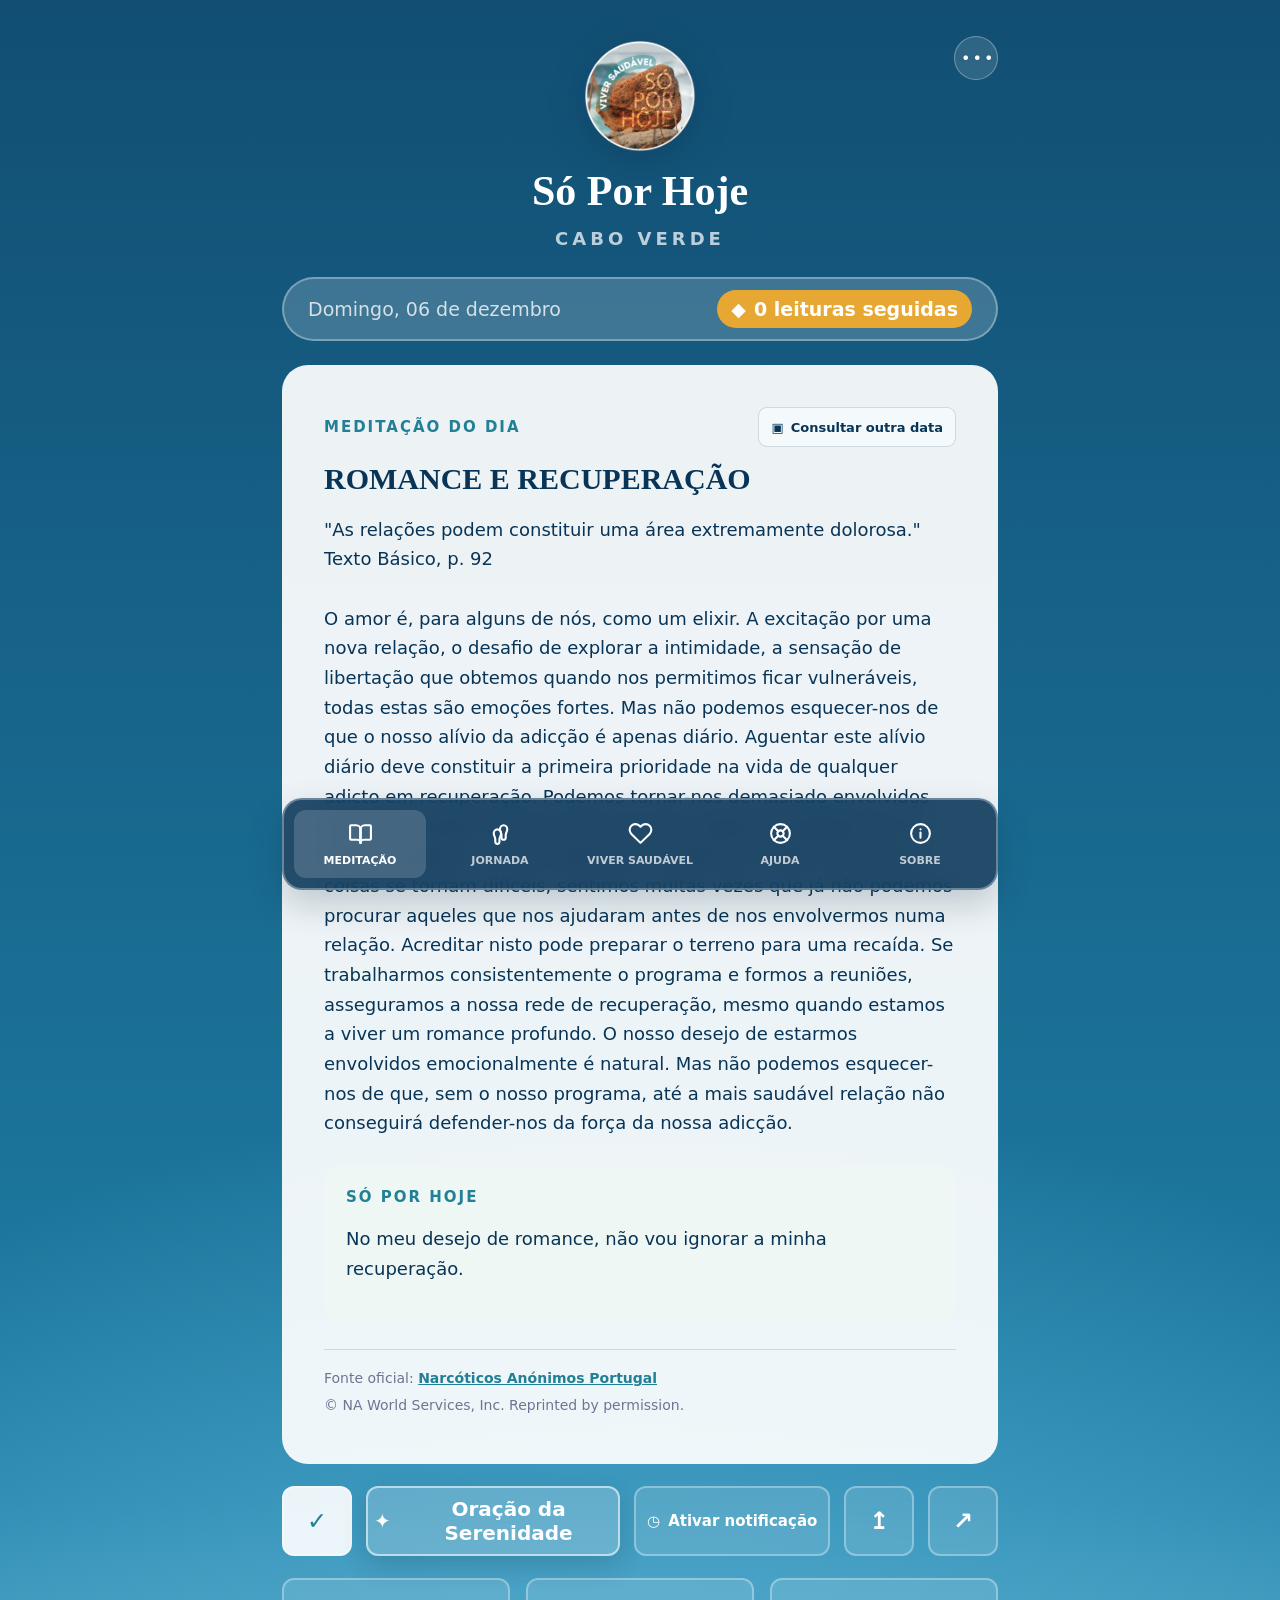
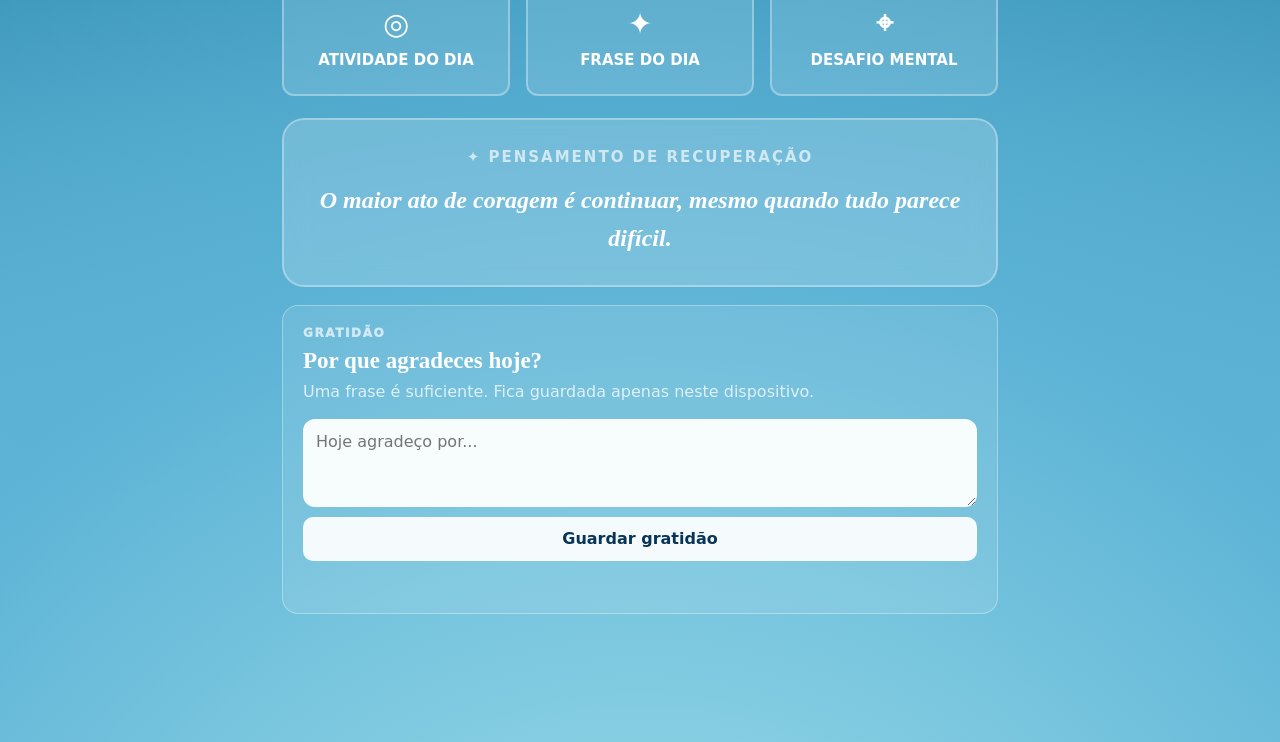
==== commit af487f69: "Add meditation share preview" ====
--- a/public/index.html
+++ b/public/index.html
@@ -137,8 +137,8 @@
           <span aria-hidden="true">◷</span>
           <span>Ativar notificação</span>
         </button>
-        <button class="icon-action share-action" id="share-button" type="button" aria-label="Copiar meditação no formato do grupo">
-          <span aria-hidden="true">⧉</span>
+        <button class="icon-action share-action" id="share-button" type="button" aria-label="Abrir opções de partilha da meditação">
+          <span aria-hidden="true">↥</span>
         </button>
         <button class="icon-action story-action" id="story-button" type="button" aria-label="Partilhar imagem da meditação para status ou stories">
           <span aria-hidden="true">↗</span>
@@ -680,6 +680,23 @@
       </section>
     </div>
 
+    <div class="modal-backdrop" id="share-modal" hidden>
+      <section class="tool-modal share-modal" role="dialog" aria-modal="true" aria-labelledby="share-modal-title">
+        <button class="modal-close" id="share-close" type="button" aria-label="Fechar opções de partilha">×</button>
+        <div class="tool-modal-content">
+          <span>Partilha consciente</span>
+          <h2 id="share-modal-title">Partilhar meditação</h2>
+          <p>Revê o texto antes de escolher onde o queres enviar.</p>
+          <pre class="share-preview" id="share-preview"></pre>
+          <div class="share-options">
+            <button id="share-native" type="button">Partilhar</button>
+            <button id="share-copy" type="button">Copiar texto</button>
+          </div>
+          <p class="more-feedback" id="share-status" role="status" aria-live="polite"></p>
+        </div>
+      </section>
+    </div>
+
     <div class="modal-backdrop" id="archive-modal" hidden>
       <section class="archive-modal" role="dialog" aria-modal="true" aria-labelledby="archive-title">
         <button class="modal-close" id="archive-close" type="button" aria-label="Fechar consulta de meditações">×</button>
--- a/public/styles.css
+++ b/public/styles.css
@@ -1992,6 +1992,34 @@
   line-height: 1.45;
 }
 
+.share-modal {
+  width: min(680px, calc(100vw - 32px));
+}
+
+.share-preview {
+  max-height: min(46vh, 420px);
+  margin: 18px 0;
+  padding: 16px;
+  overflow: auto;
+  border: 1px solid rgba(7, 52, 87, 0.2);
+  border-radius: 8px;
+  background: rgba(7, 52, 87, 0.06);
+  color: #17324a;
+  font: inherit;
+  line-height: 1.55;
+  white-space: pre-wrap;
+}
+
+.share-options {
+  display: flex;
+  flex-wrap: wrap;
+  gap: 10px;
+}
+
+.share-options button {
+  min-height: 44px;
+}
+
 .principles-list {
   display: grid;
   gap: 10px;
